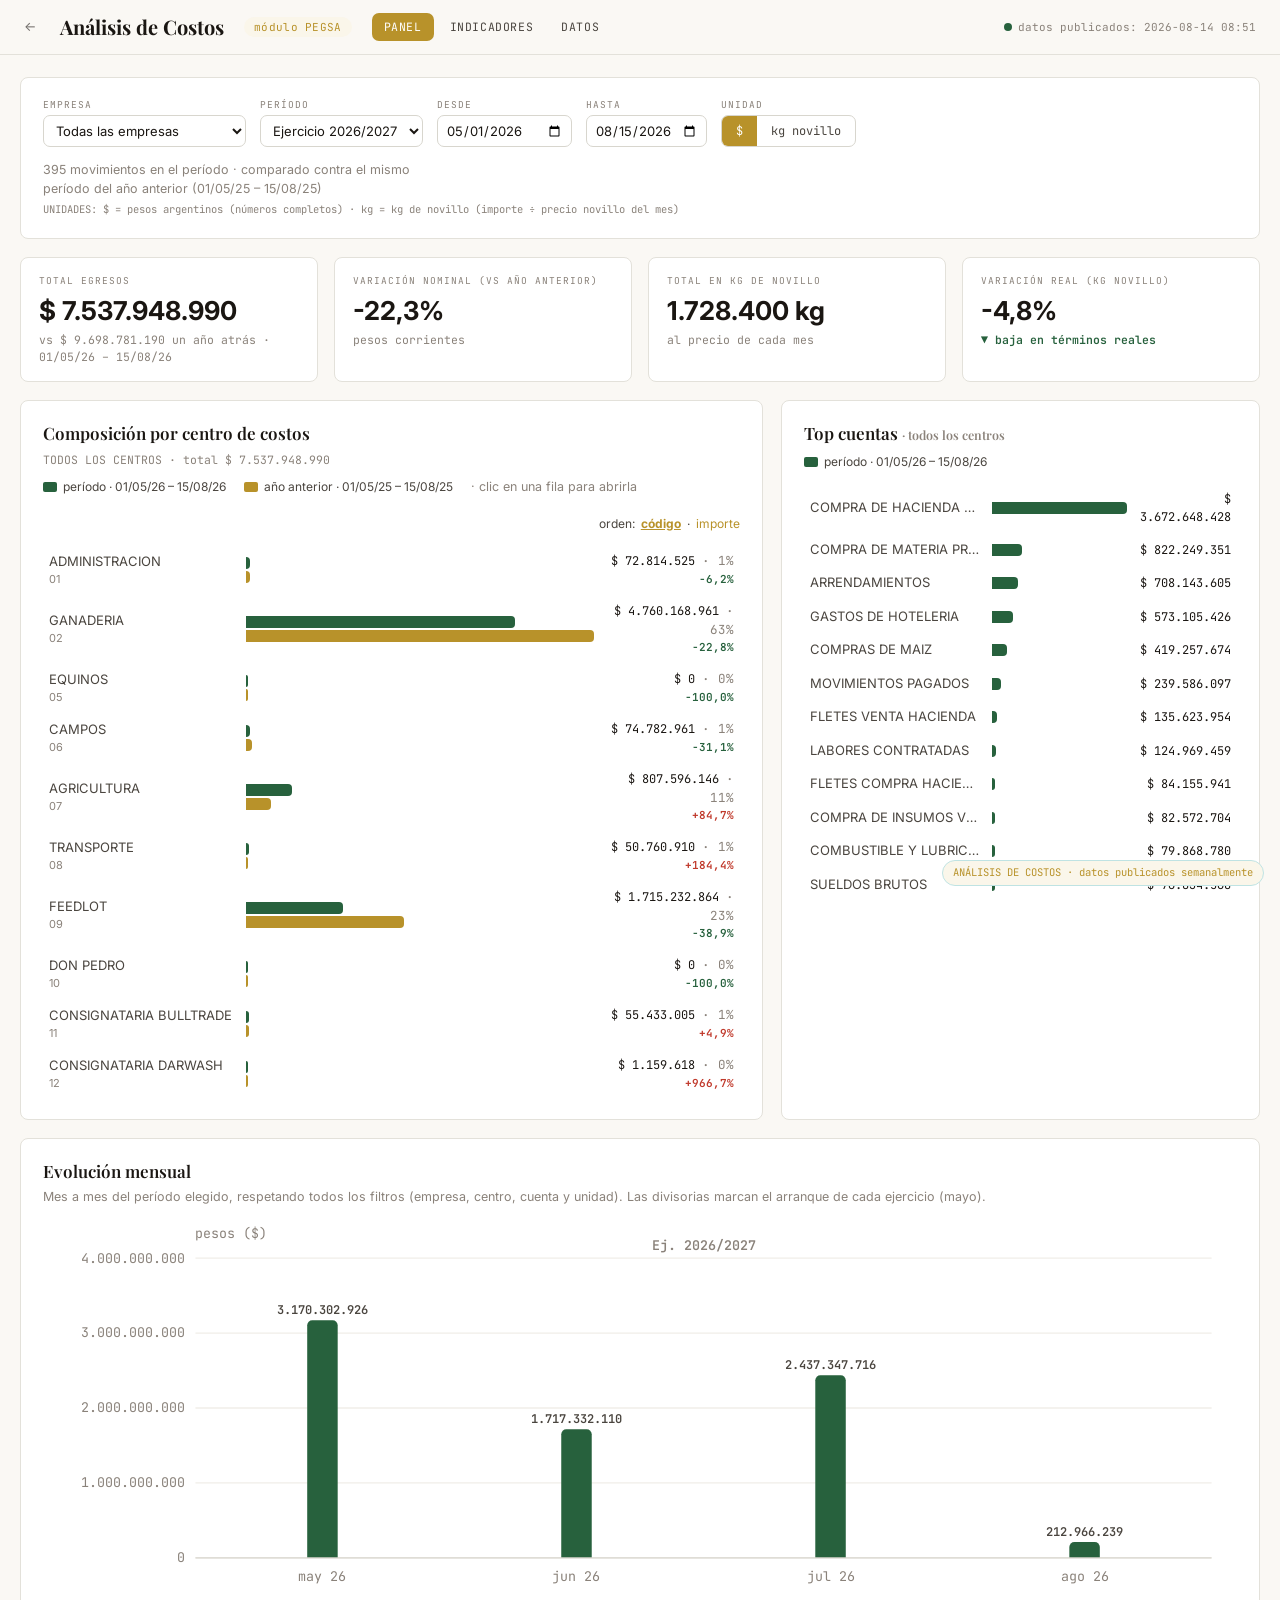
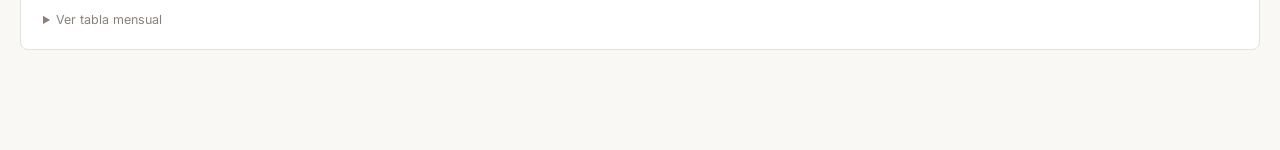
==== analisis_costos.html @ e2ce6126 "Actualizacion automatica Fri 14/08/2026 17:06:09" ====
<!DOCTYPE html>
<html lang="es">
<head>
<meta charset="UTF-8">
<meta name="viewport" content="width=device-width, initial-scale=1.0">
<title>Análisis de Costos · PEGSA</title>
<link rel="preconnect" href="https://fonts.googleapis.com">
<link rel="preconnect" href="https://fonts.gstatic.com" crossorigin>
<!-- v15.61.1: Playfair Display (titulos del portal) en lugar de Lora. Inter y
     JetBrains Mono ya coincidian con el portal y se mantienen. -->
<link href="https://fonts.googleapis.com/css2?family=Playfair+Display:wght@700&family=Inter:wght@400;500;600;700&family=JetBrains+Mono:wght@400;500;600;700&display=swap" rel="stylesheet">
<style>
  /* v15.61.1 · Los tokens pasan a la paleta y las tipografias del portal.
     Se redefinen SOLO las variables: todas las reglas del modulo y los
     graficos ya consumen var(--serie-act)/var(--accent)/etc., asi que el
     restyling entra sin tocar una sola regla estructural ni nada de la
     logica (calculos, contratos de datos, pestañas, fetch, filtros).
     Colores tomados de js/modulo-08-historico.js (la referencia que pidio
     Nicolas: "Valuacion en Novillo"), no inventados:
       #27613d verde · #b8922a dorado · #2d6a8a azul · #c0392b rojo
       #d4a84b dorado claro · #0F1B64 navy PEGSA
     El portal usa Inter para texto y JetBrains Mono para datos — el modulo
     ya los usaba; lo unico que cambia de tipografia es el serif de titulos,
     que pasa de Lora a Playfair Display. */
  :root{
    --bg:#faf8f4; --surface:#FFF; --surface-2:#f7f5f0;
    --border:#e3e1da; --border-2:#d8d6ce;
    --ink:#1a1612; --text-2:#4a453f; --mutedc:#8a827a;
    --accent:#b8922a; --accent-bright:#d4a84b; --accent-soft:#faf6ea;
    --verde:#27613d; --ambar:#b8922a; --ambar-soft:#fdf6e3;
    --rojo:#c0392b; --rojo-soft:#fbebe8;
    --navy:#0F1B64;
    --serie-act:#27613d; --serie-ant:#b8922a;
    --grid:#f0eee8;
    --serif:'Playfair Display',Georgia,serif; --sans:'Inter',system-ui,sans-serif;
    --mono:'JetBrains Mono',ui-monospace,Consolas,monospace;
  }
  *{box-sizing:border-box}
  body{margin:0;background:var(--bg);color:var(--ink);font:400 14px/1.5 var(--sans)}
  header{position:sticky;top:0;z-index:20;background:var(--bg);border-bottom:1px solid var(--border);
    padding:12px 24px;display:flex;align-items:center;gap:20px;flex-wrap:wrap}
  header h1{font-family:var(--serif);font-weight:700;font-size:20px;margin:0}
  .pill{display:inline-block;padding:2px 10px;border-radius:999px;font-family:var(--mono);
    font-size:11px;letter-spacing:.3px;background:var(--accent-soft);color:var(--accent)}
  nav{display:flex;gap:4px;flex-wrap:wrap}
  nav button{all:unset;font-family:var(--mono);font-size:11.5px;letter-spacing:.6px;text-transform:uppercase;
    color:var(--text-2);padding:5px 12px;border-radius:7px;cursor:pointer}
  nav button:hover{color:var(--accent);background:var(--accent-soft)}
  nav button.on{color:#fff;background:var(--accent)}
  .sync{margin-left:auto;font-family:var(--mono);font-size:11px;color:var(--mutedc);display:flex;align-items:center;gap:6px}
  .sync .dot{width:8px;height:8px;border-radius:50%;background:var(--verde);display:inline-block}
  main{max-width:1280px;margin:22px auto;padding:0 20px 60px}
  .card{background:var(--surface);border:1px solid var(--border);border-radius:8px;padding:20px 22px;margin-bottom:18px}
  .card h2{font-family:var(--serif);font-weight:600;font-size:17px;margin:0 0 4px}
  .muted{color:var(--mutedc);font-size:12.5px}
  .lbl{font-family:var(--mono);font-size:9.5px;letter-spacing:1px;text-transform:uppercase;color:var(--mutedc);margin-bottom:3px}
  select,input[type=date]{height:32px;border:1px solid var(--border-2);border-radius:7px;background:var(--surface);
    padding:0 8px;font:400 13px var(--sans);color:var(--ink)}
  select:focus,input[type=date]:focus{outline:2px solid var(--accent-soft);border-color:var(--accent-bright)}
  .filtros{display:flex;gap:14px;align-items:end;flex-wrap:wrap}
  .seg{display:inline-flex;border:1px solid var(--border-2);border-radius:7px;overflow:hidden;height:32px}
  .seg button{all:unset;padding:0 14px;display:inline-flex;align-items:center;font-family:var(--mono);
    font-size:12px;cursor:pointer;color:var(--text-2)}
  .seg button.on{background:var(--accent);color:#fff}
  .kpis{display:grid;grid-template-columns:repeat(auto-fit,minmax(215px,1fr));gap:16px;margin-bottom:18px}
  .kpi{background:var(--surface);border:1px solid var(--border);border-radius:8px;padding:16px 18px}
  .kpi .v{font-size:26px;font-weight:700;margin:2px 0 1px}
  .kpi.oscura{background:#16222B;border-color:#16222B}
  .kpi.oscura .lbl{color:#8FA3B0}
  .kpi.oscura .v{color:#E8B84B}
  .kpi.oscura .d{color:#B7C6CF}
  .kpi .d{font-family:var(--mono);font-size:11.5px}
  .d.up{color:var(--rojo);font-weight:600} .d.down{color:var(--verde);font-weight:600} .d.neutro{color:var(--mutedc)}
  .grid2{display:grid;grid-template-columns:minmax(0,1.55fr) minmax(0,1fr);gap:18px}
  /* v15.61.2: la fila de ratios va en columnas IGUALES — con 1.55fr/1fr el de
     '$ por cabeza' quedaba a ~480px y el grafico se renderizaba ilegible. */
  .grid2.eq{grid-template-columns:minmax(0,1fr) minmax(0,1fr)}
  @media(max-width:960px){.grid2{grid-template-columns:1fr}}
  .fila{display:grid;grid-template-columns:185px 1fr 128px;gap:12px;align-items:center;
    padding:7px 6px;border-radius:7px}
  .fila.click{cursor:pointer}
  .fila:hover{background:var(--surface-2)}
  .fila .nom{font-size:13px;color:var(--text-2);white-space:nowrap;overflow:hidden;text-overflow:ellipsis}
  .fila .nom small{display:block;color:var(--mutedc);font-size:11px}
  .pista{display:flex;flex-direction:column;gap:2px}
  .barra{height:12px;border-radius:0 4px 4px 0;position:relative;min-width:2px;transition:filter .1s}
  .fila:hover .barra{filter:brightness(1.08)}
  .b-act{background:var(--serie-act)} .b-ant{background:var(--serie-ant)}
  .b-neg{background:var(--rojo);opacity:.75}
  .fila .vals{text-align:right;font-family:var(--mono);font-size:12px;font-variant-numeric:tabular-nums}
  .fila .vals .var{font-size:11px;font-weight:600}
  .migas{font-family:var(--mono);font-size:11.5px;margin-bottom:10px;color:var(--mutedc)}
  .migas a{color:var(--accent);cursor:pointer;text-decoration:none}
  .leyenda{display:flex;gap:18px;align-items:center;font-size:12px;color:var(--text-2);margin:6px 0 12px;flex-wrap:wrap}
  .leyenda .k{display:inline-flex;align-items:center;gap:6px}
  .sw{width:14px;height:10px;border-radius:2px;display:inline-block}
  .ln{width:16px;height:2px;border-radius:1px;display:inline-block}
  table{border-collapse:collapse;width:100%;font-size:12.5px}
  th,td{border-bottom:1px solid var(--border);padding:6px 9px;text-align:left}
  th{font-family:var(--mono);font-size:10px;letter-spacing:1px;text-transform:uppercase;color:var(--mutedc);font-weight:600}
  tr:hover td{background:var(--surface-2)}
  td{color:var(--text-2)} .num{text-align:right;font-family:var(--mono);font-variant-numeric:tabular-nums}
  .tag{display:inline-block;padding:1px 7px;border-radius:999px;font-family:var(--mono);font-size:10px}
  .tag.phy{background:var(--accent-soft);color:var(--accent)}
  .tag.ext{background:var(--ambar-soft);color:var(--ambar)}
  .aviso{background:var(--ambar-soft);border:1px solid #e8d9ad;color:#7a5c12;border-radius:8px;
    padding:8px 12px;font-size:12.5px;margin:0 0 14px}
  #tip{position:fixed;z-index:50;pointer-events:none;background:var(--surface);border:1px solid var(--border-2);
    border-radius:8px;padding:9px 12px;box-shadow:0 4px 14px rgba(0,0,0,.09);font-size:12px;display:none;min-width:150px}
  #tip .t{font-family:var(--mono);font-size:10px;letter-spacing:.8px;text-transform:uppercase;color:var(--mutedc);margin-bottom:5px}
  #tip .r{display:flex;align-items:center;gap:7px;margin:2px 0}
  #tip .r b{margin-left:auto;font-family:var(--mono);font-size:12.5px;color:var(--ink)}
  #tip .r span{color:var(--text-2)}
  #carga{position:fixed;inset:0;z-index:100;background:var(--bg);display:flex;flex-direction:column;
    align-items:center;justify-content:center;gap:12px}
  #carga .sp{width:34px;height:34px;border:3px solid var(--border);border-top-color:var(--accent);
    border-radius:50%;animation:g 0.9s linear infinite}
  @keyframes g{to{transform:rotate(360deg)}}
  .nota{position:fixed;bottom:14px;right:16px;z-index:60;background:var(--accent-soft);border:1px solid #bfe3e3;
    color:var(--accent);font-family:var(--mono);font-size:10.5px;padding:4px 10px;border-radius:999px}
  svg text{font-family:var(--mono);font-size:10.5px;fill:var(--mutedc)}
  svg .endlab{font-size:11.5px;font-weight:600;fill:var(--text-2)}
  button.btn{height:32px;border:1px solid var(--accent);border-radius:7px;background:var(--accent);color:#fff;
    padding:0 14px;font-family:var(--mono);font-size:11.5px;cursor:pointer}
  button.btn:hover{background:#086063}
</style>
</head>
<body>

<div id="carga"><div class="sp"></div><div class="muted">Descomprimiendo y leyendo la tabla depurada…</div></div>

<header>
  <!-- v15.61: link de vuelta al portal (la pagina es standalone y si no,
       no habia forma de volver). No toca nada de la logica del modulo. -->
  <a href="index.html" style="color:inherit;text-decoration:none;opacity:.6;font-size:13px;margin-right:4px" title="Volver al portal">&#8592;</a>
  <h1>Análisis de Costos</h1>
  <span class="pill">módulo PEGSA</span>
  <nav>
    <button class="on" data-tab="panel" onclick="tab('panel')">Panel</button>
    <button data-tab="indicadores" onclick="tab('indicadores')">Indicadores</button>
    <button data-tab="datos" onclick="tab('datos')">Datos</button>
  </nav>
  <div class="sync"><span class="dot"></span><span id="sync-txt">analisis-costos@main</span></div>
</header>

<main>
  <div class="card">
    <div class="filtros">
      <div>
        <div class="lbl">Empresa</div>
        <select id="f-emp" onchange="resetNodo();render()"></select>
      </div>
      <div>
        <div class="lbl">Período</div>
        <select id="f-per" onchange="perPreset()"></select>
      </div>
      <div>
        <div class="lbl">Desde</div>
        <input type="date" id="f-desde" onchange="perManual()">
      </div>
      <div>
        <div class="lbl">Hasta</div>
        <input type="date" id="f-hasta" onchange="perManual()">
      </div>
      <div>
        <div class="lbl">Unidad</div>
        <div class="seg">
          <button id="u-peso" class="on" onclick="unidad('$')">$ </button>
          <button id="u-kg" onclick="unidad('kg')">kg novillo</button>
        </div>
      </div>
      <div style="flex:1"></div>
      <div style="align-self:center">
        <div class="muted" style="max-width:390px" id="resumen-filtro"></div>
        <div class="muted" style="font-family:var(--mono);font-size:10.5px;margin-top:3px">
          UNIDADES: $ = pesos argentinos (números completos) · kg = kg de novillo (importe ÷ precio novillo del mes)</div>
      </div>
    </div>
  </div>

  <div id="aviso-kg" class="aviso" style="display:none"></div>

  <section id="tab-panel">
    <div class="kpis">
      <div class="kpi"><div class="lbl" id="k1l">Total egresos</div>
        <div class="v" id="k1">—</div><div class="d neutro" id="k1b"></div></div>
      <div class="kpi"><div class="lbl">Variación nominal (vs año anterior)</div>
        <div class="v" id="k2">—</div><div class="d neutro" id="k2b">pesos corrientes</div></div>
      <div class="kpi"><div class="lbl">Total en kg de novillo</div>
        <div class="v" id="k3">—</div><div class="d neutro">al precio de cada mes</div></div>
      <div class="kpi"><div class="lbl">Variación real (kg novillo)</div>
        <div class="v" id="k4">—</div><div class="d neutro" id="k4b">deflactado por novillo</div></div>
    </div>

    <div class="grid2">
      <div class="card">
        <h2>Composición por centro de costos</h2>
        <div class="migas" id="migas"></div>
        <div class="leyenda">
          <span class="k"><span class="sw" style="background:var(--serie-act)"></span><span id="ley-act"></span></span>
          <span class="k"><span class="sw" style="background:var(--serie-ant)"></span><span id="ley-ant"></span></span>
          <span class="muted">· clic en una fila para abrirla</span>
          <span class="k" style="margin-left:auto">orden:
            <a id="o-cod" style="cursor:pointer;color:var(--accent)" onclick="ORDEN='cod';render()">código</a> ·
            <a id="o-imp" style="cursor:pointer;color:var(--accent)" onclick="ORDEN='imp';render()">importe</a></span>
        </div>
        <div id="barras"></div>
      </div>
      <div class="card">
        <h2>Top cuentas <span class="muted" id="nodo-nom"></span></h2>
        <div class="leyenda"><span class="k"><span class="sw" style="background:var(--serie-act)"></span><span id="ley-act2"></span></span></div>
        <div id="cuentas"></div>
      </div>
    </div>
  <div class="card">
      <h2 id="evo-tit">Evolución mensual</h2>
      <p class="muted" style="margin-top:2px">Mes a mes del período elegido, respetando todos los filtros
        (empresa, centro, cuenta y unidad). Las divisorias marcan el arranque de cada ejercicio (mayo).</p>
      <svg id="chart" viewBox="0 0 940 300" style="width:100%;height:auto;display:block"></svg>
      <details style="margin-top:10px"><summary class="muted" style="cursor:pointer">Ver tabla mensual</summary>
        <table style="max-width:480px;margin-top:8px"><thead><tr><th>Mes</th><th>Ejercicio</th><th class="num" id="th-val"></th></tr></thead>
        <tbody id="tbl-meses"></tbody></table>
      </details>
    </div>
  </section>

  <section id="tab-indicadores" style="display:none">
    <div class="card">
      <h2>Indicadores operativos</h2>
      <p class="muted" style="margin-top:2px">Análisis por año calendario (enero → último mes con datos, hoy
        <b id="ind-mes"></b>): la ventana se extiende sola cuando entra un mes nuevo. Respeta el filtro de
        empresa y la unidad $ / kg novillo; no usa el período del panel. <span id="ind-parcial" class="muted"></span></p>
    </div>

    <div class="kpis">
      <div class="kpi"><div class="lbl" id="im-l">6 grupos · en pesos (nominal)</div>
        <div class="v" id="im-vp">—</div><div class="d neutro" id="im-25"></div></div>
      <div class="kpi"><div class="lbl">En novillo (real)</div>
        <div class="v" id="im-vk">—</div><div class="d neutro" id="im-vk-b"></div></div>
      <div class="kpi oscura"><div class="lbl">Brecha</div>
        <div class="v" id="im-br">—</div><div class="d" id="im-br-b">del crecimiento nominal fue inflación</div></div>
      <div class="kpi"><div class="lbl">Todos los egresos · acumulado real</div>
        <div class="v" id="ia-kpi">—</div><div class="d neutro">ene → hoy vs mismo tramo 2025, en kg</div></div>
    </div>

    <div class="card">
      <h2>Grupos de costos mes a mes · 2025 vs 2026</h2>
      <p class="muted" style="margin-top:2px">Los seis grupos que seguimos todos los meses, en ambas empresas.
        El porcentaje es la variación de enero→hoy contra el mismo tramo de 2025.</p>
      <div class="leyenda"><span class="k"><span class="sw" style="background:var(--serie-act)"></span>2026</span>
        <span class="k"><span class="sw" style="background:var(--serie-ant)"></span>2025</span>
        <span class="k"><span style="width:18px;border-top:2px dashed var(--serie-act);display:inline-block"></span>tendencia 2026 (proyección con la estacionalidad 2025)</span></div>
      <div style="display:grid;grid-template-columns:repeat(auto-fit,minmax(430px,1fr));gap:16px" id="grid-grupos"></div>
    </div>

    <div class="card">
      <h2>Los 6 grupos apilados, mes a mes · 2025 vs 2026</h2>
      <p class="muted" style="margin-top:2px">Cada mes tiene dos barras apiladas: 2025 (tono suave, izquierda) y
        2026 (derecha); los colores muestran cuánto puso cada grupo y la cifra es el total 2026 del mes.
        De <b>sep a dic</b> el 2026 es proyección (tono claro, "est."). Unidad: <b id="acum6-u"></b>, números completos. La tabla de abajo compara contra 2025 con los acumulados.</p>
      <div class="leyenda" id="ley-grupos"></div>
      <svg id="ch-acum6" viewBox="0 0 940 360" style="width:100%;height:auto;display:block"></svg>
      <table style="max-width:860px;margin-top:12px">
        <thead><tr><th>Mes</th><th class="num">Mes 2025 <span id="u-t1"></span></th><th class="num">Mes 2026</th>
          <th class="num">Acum. 2025</th><th class="num">Acum. 2026</th>
          <th class="num">Δ acumulada</th><th class="num">Var. %</th></tr></thead>
        <tbody id="tbl-acum6"></tbody>
      </table>
    </div>

    <div class="grid2 eq">
      <div class="card">
        <h2>$ por kg de alimento</h2>
        <p class="muted" style="margin-top:2px">(0901002 gastos operativos alimentación + 0902001–015 maquinaria
          alimentación) ÷ kg de alimento dado en el mes. Es el grupo d).</p>
        <div class="leyenda"><span class="k"><span class="sw" style="background:var(--serie-act)"></span>2026</span>
          <span class="k"><span class="sw" style="background:var(--serie-ant)"></span>2025</span></div>
        <svg id="ch-alim" viewBox="0 0 620 330" style="width:100%;height:auto;display:block"></svg>
        <p class="muted" id="alim-falta" style="margin-bottom:0"></p>
      </div>
      <div class="card">
        <h2>$ por cabeza (estructura feedlot)</h2>
        <p class="muted" style="margin-top:2px">(0904001 estructura el haras + 0903001–022 maquinarias)
          ÷ cabezas promedio del feedlot en el mes. Es el grupo e).</p>
        <div class="leyenda"><span class="k"><span class="sw" style="background:var(--serie-act)"></span>2026</span>
          <span class="k"><span class="sw" style="background:var(--serie-ant)"></span>2025</span></div>
        <!-- v15.61.3: tarjeta informativa con el promedio de estructura por
             cabeza, mensual y por dia. Es un derivado del mismo ratio del
             grafico: no agrega ninguna fuente de datos nueva. -->
        <div id="cab-prom" class="kpi" style="margin-bottom:12px"></div>
        <svg id="ch-cab" viewBox="0 0 620 330" style="width:100%;height:auto;display:block"></svg>
        <p class="muted" id="cab-falta" style="margin-bottom:0"></p>
      </div>
    </div>

    <div class="card">
      <h2>Variación acumulada del año</h2>
      <p class="muted" style="margin-top:2px">Acumulado enero → cada mes, comparado contra el mismo acumulado
        del año anterior. Muestra cómo viene la variación del año a medida que avanza.</p>
      <div class="leyenda"><span class="k"><span class="ln" style="background:var(--serie-act)"></span>acum. 2026</span>
        <span class="k"><span class="ln" style="background:var(--serie-ant)"></span>acum. 2025</span></div>
      <svg id="ch-acum" viewBox="0 0 940 300" style="width:100%;height:auto;display:block"></svg>
      <details style="margin-top:8px"><summary class="muted" style="cursor:pointer">Ver tabla de variación acumulada</summary>
        <table style="max-width:640px;margin-top:8px"><thead><tr><th>Hasta</th><th class="num">Acum. 2025</th>
          <th class="num">Acum. 2026</th><th class="num">Var. $</th><th class="num">Var. kg</th></tr></thead>
        <tbody id="tbl-acum"></tbody></table>
      </details>
    </div>

    <div class="card">
      <h2>Datos operativos mensuales</h2>
      <p class="muted" style="margin-top:2px">Los denominadores de los ratios. Si el repo publica <b>analisis_costos_operativos.json</b>
        se cargan solos; lo tipeado acá lo pisa mientras la página esté abierta.</p>
      <div style="overflow-x:auto">
      <table style="min-width:560px" id="tbl-op"></table>
      </div>
    </div>
  </section>

  <section id="tab-datos" style="display:none">
    <div class="card">
      <h2>Movimientos depurados <span class="muted" id="datos-n"></span></h2>
      <p class="muted" style="margin-top:2px">Datos agregados por mes, cuenta y centro (los 15 mayores del filtro).
      El detalle movimiento por movimiento vive en el portal de costos de la PC.</p>
      <div style="overflow-x:auto">
      <table style="min-width:980px">
        <thead><tr><th>Mes</th><th>Empresa</th><th>Cuenta</th><th>Centro</th>
          <th class="num">Movs</th><th class="num">$</th><th class="num">kg nov.</th></tr></thead>
        <tbody id="tbl-datos"></tbody>
      </table>
      </div>
      <p style="margin-bottom:0"><button class="btn" onclick="descargar()">⬇ Descargar CSV filtrado</button>
      <span class="muted" id="datos-meta"></span></p>
    </div>
  </section>
</main>

<div id="tip"></div>
<div class="nota">ANÁLISIS DE COSTOS · datos publicados semanalmente</div>

<script>
// ============ datos: JSON agregado publicado junto al portal ============
const RUTA_DATOS='analisis_costos_datos.json';
const RUTA_OPERATIVOS='analisis_costos_operativos.json'; // {"2025-01":{"alim":kg,"cab":n},...}
let META={exportado:''};

// ============ utilidades ============
const $=id=>document.getElementById(id);
const fmt=n=>Math.round(n).toLocaleString('es-AR');
const fmtM=n=>Math.round(n).toLocaleString('es-AR');
const MES_ABR=['ene','feb','mar','abr','may','jun','jul','ago','sep','oct','nov','dic'];
const shiftY=(f,n)=>{const y=+f.slice(0,4)+n, md=f.slice(4);           // f: YYYY-MM-DD
  return (md==='-02-29'?y+'-02-28':y+md);}
const mesLbl=m=>MES_ABR[+m.slice(5,7)-1]+' '+m.slice(2,4);             // m: YYYY-MM
const fmtF=f=>f.slice(8,10)+'/'+f.slice(5,7)+'/'+f.slice(2,4);
function mesesEntre(a,b){ // ['YYYY-MM', ...] de a hasta b inclusive
  const out=[];let y=+a.slice(0,4),m=+a.slice(5,7);
  const ylim=+b.slice(0,4),mlim=+b.slice(5,7);
  while(y<ylim||(y===ylim&&m<=mlim)){out.push(y+'-'+String(m).padStart(2,'0'));
    m++;if(m>12){m=1;y++;}if(out.length>60)break;}
  return out;
}

async function gunzipB64(b64){
  const bytes=Uint8Array.from(atob(b64),c=>c.charCodeAt(0));
  const ds=new DecompressionStream('gzip');
  const txt=await new Response(new Blob([bytes]).stream().pipeThrough(ds)).text();
  return txt.charCodeAt(0)===0xFEFF?txt.slice(1):txt;
}
function parseCSV(txt){
  const rows=[];let f='',row=[],q=false;
  for(let i=0;i<txt.length;i++){
    const c=txt[i];
    if(q){ if(c==='"'){ if(txt[i+1]==='"'){f+='"';i++;} else q=false; } else f+=c; }
    else if(c==='"')q=true;
    else if(c===','){row.push(f);f='';}
    else if(c==='\n'){row.push(f);f='';if(row.length>1||row[0]!=='')rows.push(row);row=[];}
    else if(c!=='\r')f+=c;
  }
  if(f!==''||row.length){row.push(f);rows.push(row);}
  return rows;
}

// ============ carga ============
let DATA=[];   // movimientos de egresos no excluidos
let EJS=[];    // ejercicios presentes, orden asc
let U='$', NODO=null, CUENTA=null, ORDEN='cod';
function resetNodo(){NODO=null;CUENTA=null;}

async function cargar(){
  const ejercicioDe=m=>{const y=+m.slice(0,4),mm=+m.slice(5,7);const a=mm>=5?y:y-1;return a+'/'+(a+1);};
  const rsp=await fetch(RUTA_DATOS);
  if(!rsp.ok){$('carga').innerHTML='<div class="muted">No pude leer '+RUTA_DATOS+' ('+rsp.status+')</div>';return;}
  const J=await rsp.json();
  META={exportado:J.generado||''};
  DATA=J.filas.map(r=>({
    emp:r.e, fecha:r.m+'-15', mes:r.m, ej:ejercicioDe(r.m),
    tc:'', nc:'', cta:r.cta, ctan:r.ctan||r.cta, rubron:'',
    cc:r.cc||'(sin centro)', ccod:r.ccod||'',
    ramal:r.ramal||'(sin ramal)', rcod:r.rcod||'',
    madre:r.madre||'(sin centro)', mcod:r.mcod||'',
    ter:'', det:'', imp:+r.imp||0,
    kg:(r.kg===null||r.kg===undefined)?null:+r.kg,
    org:'physis', ed:false, n:r.n||1
  }));
  try{const ro=await fetch(RUTA_OPERATIVOS);if(ro.ok)DATOS_OP=await ro.json();}catch(e){}
  EJS=[...new Set(DATA.map(d=>d.ej))].sort();
  MINF=DATA.reduce((a,d)=>d.fecha<a?d.fecha:a,'9999');
  MAXF=DATA.reduce((a,d)=>d.fecha>a?d.fecha:a,'0000');
  const EMPRESAS=[...new Set(DATA.map(d=>d.emp))].sort();
  $('f-emp').innerHTML='<option value="*">Todas las empresas</option>'+
    EMPRESAS.map(e=>`<option value="${e}">${e}</option>`).join('');
  PRESETS={};
  [...EJS].reverse().forEach(ej=>{
    const y=+ej.slice(0,4);
    const d=y+'-05-01', h=(y+1)+'-04-30';
    PRESETS['ej'+ej]={n:'Ejercicio '+ej, d:d<MINF?MINF:d, h:h>MAXF?MAXF:h};
  });
  [12,6,3].forEach(n=>{
    const ini=mesesEntre(shiftY(MAXF,-1),MAXF).slice(-n)[0]+'-01';
    PRESETS['u'+n]={n:'Últimos '+n+' meses', d:ini<MINF?MINF:ini, h:MAXF};
  });
  $('f-per').innerHTML=Object.entries(PRESETS)
    .map(([k,p])=>`<option value="${k}">${p.n}</option>`).join('')+
    '<option value="custom">Personalizado…</option>';
  const p0=PRESETS['ej'+EJS[EJS.length-1]];
  $('f-desde').value=p0.d;$('f-hasta').value=p0.h;
  $('f-desde').min=MINF;$('f-hasta').max=MAXF;
  $('sync-txt').textContent='datos publicados: '+META.exportado.replace('T',' ').slice(0,16);
  $('carga').style.display='none';
  render();
}

// ============ estado derivado ============
function filtro(){ // filas del período elegido y del mismo período un año atrás
  const emp=$('f-emp').value;
  let de=$('f-desde').value||MINF, ha=$('f-hasta').value||MAXF;
  if(de>ha)[de,ha]=[ha,de];
  const deA=shiftY(de,-1), haA=shiftY(ha,-1);
  const base=DATA.filter(d=>emp==='*'||d.emp===emp);
  const act=base.filter(d=>d.fecha>=de&&d.fecha<=ha);
  const antPer=base.filter(d=>d.fecha>=deA&&d.fecha<=haA);
  const hayAnt=antPer.length>0;
  return {act,antPer,antTodo:antPer,de,ha,deA,haA,
          ej:fmtF(de)+' – '+fmtF(ha),
          ant:hayAnt?fmtF(deA)+' – '+fmtF(haA):null};
}
const val=d=>U==='$'?d.imp:(d.kg??0);
const suma=a=>a.reduce((s,d)=>s+val(d),0);
const kgFaltan=a=>a.filter(d=>d.kg===null).length;
const unidadTxt=()=>U==='$'?'pesos ($)':'kg de novillo';
const stepNice=r=>{const p=Math.pow(10,Math.floor(Math.log10(Math.max(r,4)/4)));return Math.ceil(r/4/p)*p;};
const plata=n=>'$ '+fmtM(n);              // n en pesos -> "$ 373.000.000"
const enU=n=>U==='$'?plata(n):fmt(n)+' kg'; // n en pesos o kg segun U
const fmtU=n=>U==='$'?'$ '+fmtM(n):fmt(n)+' kg';

function unidad(u){U=u;$('u-peso').classList.toggle('on',u==='$');$('u-kg').classList.toggle('on',u==='kg');render();}
function tab(t){
  ['panel','indicadores','datos'].forEach(x=>{
    $('tab-'+x).style.display=x===t?'':'none';
    document.querySelector('nav button[data-tab='+x+']').classList.toggle('on',x===t);
  });
  if(t==='indicadores')renderInd();
}

// ============ tooltip ============
function tipShow(html,ev){const t=$('tip');t.innerHTML=html;t.style.display='block';tipMove(ev);}
function tipMove(ev){const t=$('tip');const w=t.offsetWidth;
  t.style.left=Math.min(ev.clientX+14,innerWidth-w-10)+'px';t.style.top=(ev.clientY+14)+'px';}
function tipHide(){$('tip').style.display='none';}

// ============ render ============
function render(){
  const F=filtro();
  $('ley-act').textContent='período · '+F.ej;
  $('ley-ant').textContent='año anterior'+(F.ant?' · '+F.ant:'');
  $('ley-act2').textContent='período · '+F.ej;
  $('resumen-filtro').textContent=`${F.act.length.toLocaleString('es-AR')} movimientos en el período`+
    (F.ant?` · comparado contra el mismo período del año anterior (${F.ant})`:' · sin datos del año anterior');
  // aviso kg
  const sk=kgFaltan(F.act)+(F.ant?kgFaltan(F.antPer):0);
  const av=$('aviso-kg');
  if(U==='kg'&&sk>0){av.style.display='';av.textContent=
    `⚠ ${sk.toLocaleString('es-AR')} movimientos sin precio de novillo (meses previos a jul-2025) no entran en la vista en kg.`;}
  else av.style.display='none';

  $('o-cod').style.fontWeight=ORDEN==='cod'?'700':'400';
  $('o-cod').style.textDecoration=ORDEN==='cod'?'underline':'none';
  $('o-imp').style.fontWeight=ORDEN==='imp'?'700':'400';
  $('o-imp').style.textDecoration=ORDEN==='imp'?'underline':'none';
  kpis(F);barras(F);cuentas(F);tablaDatos(F);drawBarras(F);
  if($('tab-indicadores').style.display!=='none')renderInd();
}

function kpis(F){
  let fAct=filtraNodo(F.act), fAnt=filtraNodo(F.antPer);
  if(CUENTA){fAct=fAct.filter(d=>d.ctan===CUENTA);fAnt=fAnt.filter(d=>d.ctan===CUENTA);}
  const tp=fAct.reduce((s,d)=>s+d.imp,0), ta=fAnt.reduce((s,d)=>s+d.imp,0);
  const kp=fAct.reduce((s,d)=>s+(d.kg||0),0), ka=fAnt.reduce((s,d)=>s+(d.kg||0),0);
  $('k1l').textContent='Total egresos'+alcanceTxt();
  $('k1').textContent=U==='$'?plata(tp):fmt(kp)+' kg';
  $('k1b').textContent=(F.ant?`vs ${U==='$'?plata(ta):fmt(ka)+' kg'} un año atrás`:'sin datos del año anterior')+
    ` · ${F.ej}`;
  const vn=ta?(tp/ta-1)*100:null, vr=ka?(kp/ka-1)*100:null;
  $('k2').textContent=vn===null?'—':(vn>=0?'+':'')+vn.toFixed(1).replace('.',',')+'%';
  $('k3').textContent=fmt(kp)+' kg';
  $('k4').textContent=vr===null?'—':(vr>=0?'+':'')+vr.toFixed(1).replace('.',',')+'%';
  const b=$('k4b');
  if(vr===null){b.className='d neutro';b.textContent='sin datos de kg en el período anterior';}
  else{b.className='d '+(vr>0?'up':'down');b.textContent=vr>0?'▲ sube en términos reales':'▼ baja en términos reales';}
}

function nivelNodo(){ // 0=madres, 1=ramales, 2=centros, 3=centro puntual elegido
  if(!NODO) return 0;
  return NODO.c?3:NODO.r?2:1;
}
function filtraNodo(filas){
  let f=filas;
  if(NODO&&NODO.m)f=f.filter(d=>d.madre===NODO.m);
  if(NODO&&NODO.r)f=f.filter(d=>d.ramal===NODO.r);
  if(NODO&&NODO.c)f=f.filter(d=>d.cc===NODO.c);
  return f;
}
function alcanceTxt(){ // describe el filtro activo para las tarjetas y titulos
  const partes=[];
  if(NODO){partes.push(NODO.c||NODO.r||NODO.m);}
  if(CUENTA)partes.push(CUENTA);
  return partes.length?' · '+partes.join(' · '):'';
}
function agruparCod(filas,claveN,claveC){ // Map nombre -> {v, cod}
  const m=new Map();
  for(const d of filas){
    const k=claveN(d);
    const o=m.get(k)||{v:0,cod:claveC(d)};
    o.v+=val(d);m.set(k,o);
  }
  return m;
}
function chipCuenta(){
  return CUENTA?` · cuenta: ${CUENTA} <a onclick="CUENTA=null;render()" title="quitar filtro de cuenta">✕</a>`:'';
}
function barras(F){
  const niv=nivelNodo();
  const porCuenta=Boolean(CUENTA)&&!NODO; // cuenta elegida: todos los centros que la tienen
  let claveN=[d=>d.madre,d=>d.ramal,d=>d.cc,d=>d.cc][niv];
  let claveC=[d=>d.mcod,d=>d.rcod,d=>d.ccod,d=>d.ccod][niv];
  if(porCuenta){claveN=d=>d.cc;claveC=d=>d.ccod;}
  let fAct=filtraNodo(F.act), fAnt=filtraNodo(F.antPer);
  if(CUENTA){fAct=fAct.filter(d=>d.ctan===CUENTA);fAnt=fAnt.filter(d=>d.ctan===CUENTA);}
  const mAct=agruparCod(fAct,claveN,claveC), mAnt=agruparCod(fAnt,claveN,claveC);
  const rows=[...new Set([...mAct.keys(),...mAnt.keys()])]
    .map(k=>({n:k,cod:(mAct.get(k)||mAnt.get(k)).cod,
              act:mAct.get(k)?mAct.get(k).v:0,ant:mAnt.get(k)?mAnt.get(k).v:0}));
  rows.sort(ORDEN==='cod'?(a,b)=>String(a.cod).localeCompare(String(b.cod))
                         :(a,b)=>b.act-a.act);
  const tot=rows.reduce((s,r)=>s+r.act,0);
  const max=Math.max(...rows.map(r=>Math.max(Math.abs(r.act),Math.abs(r.ant))),1);
  let migas='<a onclick="NODO=null;render()">TODOS</a>';
  if(porCuenta)migas='CENTROS QUE TIENEN LA CUENTA';
  else if(!NODO)migas='TODOS LOS CENTROS';
  else if(NODO.c)migas+=` › <a onclick="NODO={m:NODO.m};render()">${NODO.m}</a> › <a onclick="NODO={m:NODO.m,r:NODO.r};render()">${NODO.r}</a> › ${NODO.c}`;
  else if(NODO.r)migas+=` › <a onclick="NODO={m:NODO.m};render()">${NODO.m}</a> › ${NODO.r}`;
  else migas+=` › ${NODO.m}`;
  $('migas').innerHTML=migas+chipCuenta()+` · total ${fmtU(tot)}`;
  const cont=$('barras');cont.innerHTML='';
  const clickeable=porCuenta||niv<3;
  rows.slice(0,16).forEach(r=>{
    const varr=r.ant?(r.act/r.ant-1)*100:null;
    const part=tot?r.act/tot*100:0;
    const div=document.createElement('div');div.className='fila'+(clickeable?' click':'');
    const nom=document.createElement('div');nom.className='nom';
    nom.textContent=r.n;nom.title=r.cod+' · '+r.n;
    const s=document.createElement('small');s.textContent=r.cod;nom.appendChild(s);
    const pista=document.createElement('div');pista.className='pista';
    const b1=document.createElement('div');b1.className='barra '+(r.act<0?'b-neg':'b-act');
    b1.style.width=(Math.abs(r.act)/max*100)+'%';
    const b2=document.createElement('div');b2.className='barra b-ant';b2.style.width=(Math.abs(r.ant)/max*100)+'%';
    pista.append(b1,b2);
    const vals=document.createElement('div');vals.className='vals';
    vals.innerHTML=`<div>${fmtU(r.act)} <span class="muted">· ${part.toFixed(0)}%</span></div>`+
      (varr===null?'':`<div class="var" style="color:${varr>0?'var(--rojo)':'var(--verde)'}">${varr>=0?'+':''}${varr.toFixed(1).replace('.',',')}%</div>`);
    div.append(nom,pista,vals);
    div.addEventListener('pointerenter',e=>{
      const tp=document.createElement('div');
      tp.innerHTML=`<div class="t"></div>
        <div class="r"><span class="sw" style="background:var(--serie-act)"></span><span>período</span><b>${fmtU(r.act)}</b></div>
        <div class="r"><span class="sw" style="background:var(--serie-ant)"></span><span>año anterior</span><b>${fmtU(r.ant)}</b></div>`;
      tp.querySelector('.t').textContent=(CUENTA?CUENTA+' en ':'')+r.n;
      tipShow(tp.innerHTML,e);});
    div.addEventListener('pointermove',tipMove);div.addEventListener('pointerleave',tipHide);
    if(clickeable)div.addEventListener('click',()=>{
      if(porCuenta){
        const d=fAct.find(x=>x.cc===r.n)||F.act.find(x=>x.cc===r.n);
        if(d)NODO={m:d.madre,r:d.ramal,c:d.cc};
      }else if(niv===0){
        NODO={m:r.n};
        // si la madre tiene un solo ramal, saltar directo a sus centros
        const ram=new Set(filtraNodo(F.act).map(d=>d.ramal));
        if(ram.size===1)NODO={m:r.n,r:[...ram][0]};
      }else if(niv===1)NODO={m:NODO.m,r:r.n};
      else NODO={m:NODO.m,r:NODO.r,c:r.n};
      tipHide();render();});
    cont.appendChild(div);
  });
  if(rows.length>16){const p=document.createElement('p');p.className='muted';
    p.textContent=`… y ${rows.length-16} más (bajá el filtro o mirá la tabla de Datos).`;cont.appendChild(p);}
}

function cuentas(F){
  const fAct=filtraNodo(F.act);
  const donde=!NODO?'todos los centros':(NODO.r||NODO.m);
  $('nodo-nom').textContent='· '+donde;
  const m=new Map();
  for(const d of fAct)m.set(d.ctan,(m.get(d.ctan)||0)+val(d));
  const rows=[...m.entries()].map(([n,v])=>({n,v})).sort((a,b)=>b.v-a.v).slice(0,12);
  if(CUENTA&&!rows.some(r=>r.n===CUENTA)&&m.has(CUENTA))
    rows.push({n:CUENTA,v:m.get(CUENTA)});
  const max=Math.max(...rows.map(r=>Math.abs(r.v)),1);
  const cont=$('cuentas');cont.innerHTML='';
  rows.forEach(r=>{
    const sel=r.n===CUENTA;
    const div=document.createElement('div');div.className='fila click';
    div.style.gridTemplateColumns='170px 1fr 92px';
    if(sel)div.style.background='var(--accent-soft)';
    const nom=document.createElement('div');nom.className='nom';
    nom.textContent=(sel?'✓ ':'')+r.n;nom.title=r.n;
    if(sel)nom.style.color='var(--accent)';
    const pista=document.createElement('div');pista.className='pista';
    const b=document.createElement('div');b.className='barra '+(r.v<0?'b-neg':'b-act');
    b.style.width=(Math.abs(r.v)/max*100)+'%';
    pista.appendChild(b);
    const vals=document.createElement('div');vals.className='vals';vals.textContent=fmtU(r.v);
    div.append(nom,pista,vals);
    div.addEventListener('pointerenter',e=>{
      const tp=document.createElement('div');
      tp.innerHTML=`<div class="t"></div><div class="r"><span>período</span><b>${fmtU(r.v)}</b></div>
        <div class="r"><span class="muted" style="font-size:11px">${sel?'clic: quitar filtro':'clic: ver qué centros la componen'}</span></div>`;
      tp.querySelector('.t').textContent=r.n;
      tipShow(tp.innerHTML,e);});
    div.addEventListener('pointermove',tipMove);div.addEventListener('pointerleave',tipHide);
    div.addEventListener('click',()=>{CUENTA=sel?null:r.n;if(!sel)NODO=null;tipHide();render();});
    cont.appendChild(div);
  });
}

function drawBarras(F){
  const meses=mesesEntre(F.de.slice(0,7),F.ha.slice(0,7));
  const M=meses.length;
  let fAct=filtraNodo(F.act);
  if(CUENTA)fAct=fAct.filter(d=>d.ctan===CUENTA);
  const pos={};meses.forEach((m,i)=>pos[m]=i);
  const A=Array(M).fill(0);
  for(const d of fAct){const i=pos[d.mes];if(i!==undefined)A[i]+=val(d);}
  const esc=1;
  const vals=A.map(v=>v/esc);
  const max=Math.max(...vals,1)*1.15, min=Math.min(0,...vals);
  const {L,R,T,B,W,H}={L:120,R:20,T:30,B:34,W:940,H:300};
  const step=stepNice(max-min)||1;
  const y0=min<0?min:0;
  const bandW=(W-L-R)/M;
  const bw=Math.max(4,Math.min(24,bandW-2));
  const x=i=>L+i*bandW+bandW/2;
  const y=v=>T+(H-T-B)*(1-(v-y0)/(step*4));
  let s='';
  for(let g=0;g<=4;g++){const vy=y0+g*step,gy=y(vy);
    s+=`<line x1="${L}" y1="${gy}" x2="${W-R}" y2="${gy}" stroke="var(--grid)" stroke-width="1"/>`;
    s+=`<text x="${L-8}" y="${gy+3.5}" text-anchor="end">${fmt(vy)}</text>`;}
  const salto=Math.ceil(M/16);
  meses.forEach((m,i)=>{if(i%salto===0||M<=16)
    s+=`<text x="${x(i)}" y="${H-B+18}" text-anchor="middle">${mesLbl(m)}</text>`;});
  s+=`<text x="${L}" y="${T-16}" style="fill:var(--mutedc)">${unidadTxt()}</text>`;
  // tramos por ejercicio (arranca en mayo): divisoria + etiqueta
  const ejDe=m=>{const yy=+m.slice(0,4),mm=+m.slice(5,7);const a=mm>=5?yy:yy-1;return a+'/'+(a+1);};
  const tramos=[];let ini=0;
  for(let i=1;i<=M;i++){
    if(i===M||ejDe(meses[i])!==ejDe(meses[ini])){tramos.push([ini,i-1]);ini=i;}
  }
  tramos.forEach(([a2,b2],k)=>{
    if(k>0){const gx=L+a2*bandW;
      s+=`<line x1="${gx}" y1="${T-14}" x2="${gx}" y2="${H-B}" stroke="var(--border-2)" stroke-width="1"/>`;}
    s+=`<text x="${(x(a2)+x(b2))/2}" y="${T-6}" text-anchor="middle" style="font-weight:600">Ej. ${ejDe(meses[a2])}</text>`;
  });
  const yb=y(0);
  A.forEach((v,i)=>{
    const vy=y(v/esc);
    const h=Math.max(Math.abs(yb-vy),1);
    const neg=v<0;
    const r=Math.min(4,h);
    const x0=x(i)-bw/2;
    s+=neg
      ?`<path d="M${x0} ${yb} h${bw} v${h-r} a${r} ${r} 0 0 1 -${r} ${r} h-${(bw-2*r)} a${r} ${r} 0 0 1 -${r} -${r} z" fill="var(--rojo)"/>`
      :`<path d="M${x0} ${yb} v-${h-r} a${r} ${r} 0 0 1 ${r} -${r} h${(bw-2*r)} a${r} ${r} 0 0 1 ${r} ${r} v${h-r} z" fill="var(--serie-act)"/>`;
  });
  if(M<=18)vals.forEach((v,i)=>{
    if(v<=0)return;
    s+=`<text x="${x(i)}" y="${y(v)-5}" text-anchor="middle"
      style="font-size:9.5px;font-weight:600;fill:var(--text-2)">${fmt(v)}</text>`;});
  else{const vmax=Math.max(...vals),imax=vals.indexOf(vmax);
    if(imax>=0&&vmax>0)s+=`<text class="endlab" x="${x(imax)}" y="${y(vmax)-6}" text-anchor="middle">${fmt(vmax)}</text>`;}
  s+=`<line x1="${L}" y1="${yb}" x2="${W-R}" y2="${yb}" stroke="var(--border-2)" stroke-width="1"/>`;
  const svg=$('chart');svg.innerHTML=s;
  $('evo-tit').textContent='Evolución mensual'+alcanceTxt();
  svg.onpointermove=ev=>{
    const rc=svg.getBoundingClientRect();const px=(ev.clientX-rc.left)*(W/rc.width);
    const i=Math.max(0,Math.min(M-1,Math.floor((px-L)/bandW)));
    tipShow(`<div class="t">${mesLbl(meses[i])} · Ej. ${ejDe(meses[i])}</div>
      <div class="r"><span>${unidadTxt()}</span><b>${fmt(vals[i])}</b></div>`,ev);
  };
  svg.onpointerleave=tipHide;
  $('th-val').textContent=unidadTxt();
  $('tbl-meses').innerHTML=meses.map((m,i)=>
    `<tr><td>${mesLbl(m)}</td><td class="muted">${ejDe(m)}</td><td class="num">${U==='$'?'$ '+fmt(vals[i]):fmt(vals[i])+' kg'}</td></tr>`).join('');
}

function tablaDatos(F){
  const rows=[...F.act].sort((a,b)=>Math.abs(b.imp)-Math.abs(a.imp)).slice(0,15);
  $('datos-n').textContent=`· ${F.act.length.toLocaleString('es-AR')} movimientos en ${F.ej}`;
  const tb=$('tbl-datos');tb.innerHTML='';
  rows.forEach(d=>{
    const tr=document.createElement('tr');
    const c=(t,cls)=>{const td=document.createElement('td');if(cls)td.className=cls;td.textContent=t;return td;};
    tr.append(c(mesLbl(d.mes)),c(d.emp),c(d.ctan),c(d.cc),
      c(String(d.n),'num'),c('$ '+fmt(d.imp),'num'),c(d.kg===null?'—':fmt(d.kg)+' kg','num'));
    tb.appendChild(tr);
  });
  $('datos-meta').textContent=` · exportado ${META.exportado.replace('T',' ').slice(0,16)} desde el portal de la PC`;
}

function descargar(){
  const F=filtro();
  const esc=v=>/[",\n]/.test(v)?'"'+v.replace(/"/g,'""')+'"':v;
  const filas=[['mes','ejercicio','empresa','cuenta','cuenta_nombre','centro','ramal','centro_madre','movimientos','importe','kg_novillo']];
  for(const d of F.act)filas.push([d.mes,d.ej,d.emp,d.cta,d.ctan,d.cc,d.ramal,d.madre,d.n,d.imp,d.kg??'']);
  const csv='﻿'+filas.map(r=>r.map(v=>esc(String(v))).join(',')).join('\n');
  const a=document.createElement('a');
  a.href=URL.createObjectURL(new Blob([csv],{type:'text/csv'}));
  a.download=`egresos_${F.de}_a_${F.ha}.csv`;a.click();
}


// ==================== INDICADORES ====================
const ALIM=d=>d.ccod==='0901002'||(d.ccod>='0902001'&&d.ccod<='0902015');
const ESTR=d=>d.ccod==='0904001'||(d.ccod>='0903001'&&d.ccod<='0903022');
const GCOL=['#0A9394','#BE8A14','#7A66B8','#3E8A4E','#4E7DC0','#B25B66'];
const GRUPOS=[
  {k:'a',n:'Administración y consignataria',p:d=>d.ccod==='0101001'||d.ccod==='1101001'},
  {k:'b',n:'Financiero',p:d=>d.ccod==='0102001'||d.ccod==='1101002'},
  {k:'c',n:'Impuestos',p:d=>d.ccod==='0103001'||d.ccod==='1101003'},
  {k:'d',n:'Alimentación',p:ALIM},
  {k:'e',n:'Estructura feedlot',p:ESTR},
  {k:'f',n:'Sanidad',p:d=>d.ccod==='0905001'},
];
const MAQ=d=>GRUPOS.some(g=>g.p(d)); // total de los 6 grupos seguidos
let DATOS_OP={}; // 'YYYY-MM' -> {alim:kg de alimento, cab:cabezas}

function baseInd(){const emp=$('f-emp').value;
  return DATA.filter(d=>emp==='*'||d.emp===emp);}
function sumaMes(filas,pred,anio,mes,enKg){ // mes 1..12
  const clave=anio+'-'+String(mes).padStart(2,'0');
  let s=0;for(const d of filas)if(pred(d)&&d.mes===clave)s+=enKg?(d.kg||0):d.imp;
  return s;}
function mesTope(){return +MAXF.slice(5,7);}
const MESN=['ene','feb','mar','abr','may','jun','jul','ago','sep','oct','nov','dic'];
const pct=(a,b)=>b?((a/b-1)*100):null;
const fpct=v=>v===null?'—':(v>=0?'+':'')+v.toFixed(1).replace('.',',')+'%';

function chartApilado(svgId,d25,d26,unidad,esKg){
  // d25/d26: [12] -> {vals:[6], est?:bool}. 2025 suave a la izquierda, 2026 a la derecha.
  const svg=$(svgId);if(!svg)return;
  const H=+svg.viewBox.baseVal.height,W=+svg.viewBox.baseVal.width;
  const totA=d25.map(d=>d.vals.reduce((a,b)=>a+Math.max(b,0),0));
  const totB=d26.map(d=>d.vals.reduce((a,b)=>a+Math.max(b,0),0));
  const max=Math.max(...totA,...totB,1)*1.18;
  const step=stepNice(max)||1;
  // v15.61.3: margen izquierdo segun el ancho real de la etiqueta del eje.
  const {L,R,T,B}={L:Math.max(120,Math.ceil(fmt(step*4).length*6.3+16)),R:16,T:30,B:30};
  // v15.61.3: mas aire ENTRE pares que DENTRO del par (barras un poco mas
  // finas): antes el par ocupaba casi toda la banda y los meses se pegaban.
  const band=(W-L-R)/12, bw=Math.max(8,Math.min(22,(band-20)/2));
  const x=i=>L+i*band+band/2, y=v=>T+(H-T-B)*(1-v/(step*4));
  let s='';
  for(let g=0;g<=4;g++){const gy=y(g*step);
    s+=`<line x1="${L}" y1="${gy}" x2="${W-R}" y2="${gy}" stroke="var(--grid)" stroke-width="1"/>`;
    s+=`<text x="${L-8}" y="${gy+3.5}" text-anchor="end">${fmt(g*step)}</text>`;}
  MESN.forEach((m,i)=>s+=`<text x="${x(i)}" y="${H-B+18}" text-anchor="middle">${m}</text>`);
  s+=`<text x="${L}" y="${T-16}" style="fill:var(--mutedc)">${unidad}</text>`;
  const pila=(d,i,x0,op)=>{
    let acumY=y(0),out='';
    d.vals.forEach((v,gi)=>{
      if(v<=0)return;
      const h=y(0)-y(v);acumY-=h;
      out+=`<rect x="${x0}" y="${acumY}" width="${bw}" height="${Math.max(h-2,1)}" fill="${GCOL[gi]}" opacity="${op}"/>`;
    });
    return [out,acumY];
  };
  d25.forEach((d,i)=>{const [o]=pila(d,i,x(i)-bw-2,0.45);s+=o;});  // v15.61.3: 2025 tenue, mismos colores
  d26.forEach((d,i)=>{
    const [o,topY]=pila(d,i,x(i)+2,d.est?0.45:1);s+=o;
    if(totB[i]>0){
      const etiq=esKg?fmt(totB[i])+' kg':'$ '+fmt(totB[i]);
      s+=`<text x="${x(i)+2+bw/2}" y="${topY-5}" text-anchor="middle"
        style="font-size:10px;font-weight:600;fill:${d.est?'var(--mutedc)':'var(--text-2)'}${d.est?';font-style:italic':''}">${etiq}${d.est?' est.':''}</text>`;
    }
  });
  s+=`<line x1="${L}" y1="${y(0)}" x2="${W-R}" y2="${y(0)}" stroke="var(--border-2)" stroke-width="1"/>`;
  svg.innerHTML=s;
  const fU=v=>v<=0?'—':(esKg?fmt(v)+' kg':'$ '+fmt(v));
  svg.onpointermove=ev=>{
    const rc=svg.getBoundingClientRect();const px=(ev.clientX-rc.left)*(W/rc.width);
    const i=Math.max(0,Math.min(11,Math.floor((px-L)/band)));
    const filasT=GRUPOS.map((g,gi)=>`<div class="r"><span class="sw" style="background:${GCOL[gi]}"></span>
      <span>${g.k}) ${g.n}</span><b>${fU(d25[i].vals[gi])} → ${fU(d26[i].vals[gi])}</b></div>`).join('');
    tipShow(`<div class="t">${MESN[i]} · 2025 → 2026${d26[i].est?' (proyectado)':''}</div>${filasT}
      <div class="r" style="border-top:1px solid var(--border);padding-top:3px;margin-top:3px">
        <span><b>Total</b></span><b>${fU(totA[i])} → ${fU(totB[i])}</b></div>`,ev);
  };
  svg.onpointerleave=tipHide;
}

function chartGrupo(svgId,s25,s26,proj,tope,unidad){
  const svg=$(svgId);if(!svg)return;
  const H=+svg.viewBox.baseVal.height,W=+svg.viewBox.baseVal.width;
  const {L,R,T,B}={L:88,R:10,T:24,B:26};
  const todos=[...s25,...s26,...proj].filter(v=>v!==null&&isFinite(v));
  const max=Math.max(...todos,1)*1.15;
  const step=stepNice(max)||1;
  const band=(W-L-R)/12, bw=Math.max(3,Math.min(11,(band-5)/2));
  const x=i=>L+i*band+band/2, y=v=>T+(H-T-B)*(1-v/(step*4));
  let s='';
  for(let g=0;g<=4;g++){const gy=y(g*step);
    s+=`<line x1="${L}" y1="${gy}" x2="${W-R}" y2="${gy}" stroke="var(--grid)" stroke-width="1"/>`;
    s+=`<text x="${L-7}" y="${gy+3.5}" text-anchor="end" style="font-size:9.5px">${fmt(g*step)}</text>`;}
  MESN.forEach((m,i)=>s+=`<text x="${x(i)}" y="${H-B+16}" text-anchor="middle" style="font-size:9.5px">${m.slice(0,1)}</text>`);
  s+=`<text x="${L}" y="${T-8}" style="font-size:9px;fill:var(--mutedc)">${unidad}</text>`;
  const barra=(v,i,off,color)=>{
    if(v===null||!isFinite(v))return'';
    const vy=y(Math.max(v,0)),yb=y(0),h=Math.max(yb-vy,1),r=Math.min(3,h);
    const x0=x(i)+off;
    return `<path d="M${x0} ${yb} v-${h-r} a${r} ${r} 0 0 1 ${r} -${r} h${bw-2*r} a${r} ${r} 0 0 1 ${r} ${r} v${h-r} z" fill="${color}"/>`;};
  s25.forEach((v,i)=>s+=barra(v,i,-bw-1,'var(--serie-ant)'));
  s26.forEach((v,i)=>s+=barra(v,i,1,'var(--serie-act)'));
  // tendencia 2026: desde el ultimo real hasta diciembre, punteada
  const pts=[];
  if(tope>=1&&s26[tope-1]!==null)pts.push([tope-1,s26[tope-1]]);
  proj.forEach((v,i)=>{if(v!==null)pts.push([i,v]);});
  if(pts.length>1){
    s+=`<path d="${pts.map(([i,v],k)=>(k?'L':'M')+(x(i)+1+bw/2)+' '+y(v)).join(' ')}"
      fill="none" stroke="var(--serie-act)" stroke-width="2" stroke-dasharray="4 3" stroke-linecap="round"/>`;
    pts.slice(1).forEach(([i,v])=>s+=`<circle cx="${x(i)+1+bw/2}" cy="${y(v)}" r="2.6" fill="var(--surface)" stroke="var(--serie-act)" stroke-width="1.6"/>`);
  }
  svg.innerHTML=s;
  svg.onpointermove=ev=>{
    const rc=svg.getBoundingClientRect();const px=(ev.clientX-rc.left)*(W/rc.width);
    const i=Math.max(0,Math.min(11,Math.floor((px-L)/band)));
    const es=proj[i]!==null&&s26[i]===null;
    const v26=es?proj[i]:s26[i];
    const f=v=>v===null||!isFinite(v)?'—':fmt(v);
    tipShow(`<div class="t">${MESN[i]} · ${unidad}</div>
      <div class="r"><span class="sw" style="background:var(--serie-act)"></span><span>${es?'2026 proyectado':'2026'}</span><b>${f(v26)}</b></div>
      <div class="r"><span class="sw" style="background:var(--serie-ant)"></span><span>2025</span><b>${f(s25[i])}</b></div>
      <div class="r"><span>variación${es?' est.':''}</span><b>${fpct(pct(v26,s25[i]))}</b></div>`,ev);
  };
  svg.onpointerleave=tipHide;
}

function barras2(svgId,labels,s26,s25,unidad,dec,etiq,nd){
  const svg=$(svgId);if(!svg)return;
  const H=+svg.viewBox.baseVal.height,W=+svg.viewBox.baseVal.width;
  const vals=[...s26,...s25].filter(v=>v!==null&&isFinite(v));
  const max=Math.max(...vals,1)*1.15;
  const step=stepNice(max)||1;
  // v15.61.3: margen izquierdo segun el ancho real de la etiqueta del eje
  // (mismo criterio que lineas2 en v15.61.2), no fijo.
  const _ejeTxt=dec?(step*4).toLocaleString('es-AR'):fmt(step*4);
  const {L,R,T,B}=W>600?{L:Math.max(56,Math.ceil(_ejeTxt.length*6.3+16)),R:16,T:14,B:30}
                       :{L:82,R:8,T:10,B:26};
  const M=labels.length,bandW=(W-L-R)/M;
  const bw=Math.max(3,Math.min(14,(bandW-6)/2));
  const y=v=>T+(H-T-B)*(1-v/(step*4));
  let s='';
  for(let g=0;g<=4;g++){const gy=y(g*step);
    s+=`<line x1="${L}" y1="${gy}" x2="${W-R}" y2="${gy}" stroke="var(--grid)" stroke-width="1"/>`;
    s+=`<text x="${L-8}" y="${gy+3.5}" text-anchor="end">${dec?(g*step).toLocaleString('es-AR'):fmt(g*step)}</text>`;}
  s+=`<text x="${L}" y="${T-2}" style="font-size:${W>600?10.5:9}px;fill:var(--mutedc)">${unidad}</text>`;
  labels.forEach((m,i)=>s+=`<text x="${L+i*bandW+bandW/2}" y="${H-B+18}" text-anchor="middle">${m}</text>`);
  const barra=(v,i,off,color)=>{
    if(v===null||!isFinite(v))return'';
    const vy=y(Math.max(v,0)),yb=y(0),h=Math.max(yb-vy,1),r=Math.min(4,h);
    const x0=L+i*bandW+bandW/2+off;
    return `<path d="M${x0} ${yb} v-${h-r} a${r} ${r} 0 0 1 ${r} -${r} h${bw-2*r} a${r} ${r} 0 0 1 ${r} ${r} v${h-r} z" fill="${color}"/>`;};
  s25.forEach((v,i)=>s+=barra(v,i,-bw-1,'var(--serie-ant)'));
  s26.forEach((v,i)=>s+=barra(v,i,1,'var(--serie-act)'));
  if(etiq){const fs=W>600?10.5:9;   // v15.61.2: legible sin zoom
    // v15.61.3: nd decimales (1 para $/kg alimento, 0 para $/cabeza). Se
    // etiqueta el año ACTIVO (2026); las de 2025 quedan en el tooltip — con 12
    // meses en 620px de ancho no entran las dos sin pisarse.
    s26.forEach((v,i)=>{
      if(v===null||!isFinite(v))return;
      const tx=dec?v.toLocaleString('es-AR',{minimumFractionDigits:nd||0,maximumFractionDigits:nd||0}):fmt(v);
      s+=`<text x="${L+i*bandW+bandW/2}" y="${y(Math.max(v,0))-4}" text-anchor="middle"
        style="font-size:${fs}px;font-weight:600;fill:var(--text-2)">${tx}</text>`;});}
  s+=`<line x1="${L}" y1="${y(0)}" x2="${W-R}" y2="${y(0)}" stroke="var(--border-2)" stroke-width="1"/>`;
  svg.innerHTML=s;
  svg.onpointermove=ev=>{
    const rc=svg.getBoundingClientRect();const px=(ev.clientX-rc.left)*(W/rc.width);
    const i=Math.max(0,Math.min(M-1,Math.floor((px-L)/bandW)));
    const f=v=>v===null||!isFinite(v)?'—':(dec?v.toLocaleString('es-AR',{maximumFractionDigits:1}):fmt(v));
    tipShow(`<div class="t">${labels[i]} · ${unidad}</div>
      <div class="r"><span class="sw" style="background:var(--serie-act)"></span><span>2026</span><b>${f(s26[i])}</b></div>
      <div class="r"><span class="sw" style="background:var(--serie-ant)"></span><span>2025</span><b>${f(s25[i])}</b></div>
      <div class="r"><span>variación</span><b>${fpct(pct(s26[i],s25[i]))}</b></div>`,ev);
  };
  svg.onpointerleave=tipHide;
}

function lineas2(svgId,labels,s26,s25,unidad,proj){
  const svg=$(svgId);if(!svg)return;
  // v15.61.2: L y R se calculan del ancho REAL del texto mas largo en vez de
  // ser fijos. Con numeros enteros es-AR de miles de millones ("1.234.567.890")
  // el eje se comia los primeros digitos ("000.000.000") y las etiquetas de
  // punta se cortaban contra el borde derecho. ~6.3px por caracter a 10.5px de
  // JetBrains Mono, +8 de aire.
  const H=+svg.viewBox.baseVal.height,W=940;
  const _todos=[...s26,...s25,...(proj||[])].filter(v=>v!==null&&isFinite(v));
  const _maxAbs=Math.max(...(_todos.length?_todos.map(Math.abs):[0]),1);
  const _stepPrev=stepNice(_maxAbs*1.12)||1;
  const _anchoEje=fmt(_stepPrev*4).length*6.3+14;
  const _anchoPunta=(fmt(_maxAbs).length+5)*6.3+14;   // +5 por " est."
  const {L,R,T,B}={L:Math.max(76,Math.ceil(_anchoEje)),R:Math.max(70,Math.ceil(_anchoPunta)),T:24,B:30};
  const vals=[...s26,...s25,...(proj||[])].filter(v=>v!==null);
  const max=Math.max(...vals,1)*1.12;
  const step=stepNice(max)||1;
  const M=labels.length;
  const x=i=>L+i*(W-L-R)/Math.max(M-1,1), y=v=>T+(H-T-B)*(1-v/(step*4));
  let s='';
  for(let g=0;g<=4;g++){const gy=y(g*step);
    s+=`<line x1="${L}" y1="${gy}" x2="${W-R}" y2="${gy}" stroke="var(--grid)" stroke-width="1"/>`;
    s+=`<text x="${L-8}" y="${gy+3.5}" text-anchor="end">${fmt(g*step)}</text>`;}
  labels.forEach((m,i)=>s+=`<text x="${x(i)}" y="${H-B+18}" text-anchor="middle">${m}</text>`);
  s+=`<text x="${L}" y="${T-9}" style="fill:var(--mutedc)">${unidad}</text>`;
  const path=d=>{let p='',pen=false;
    d.forEach((v,i)=>{if(v===null){pen=false;return;}p+=(pen?'L':'M')+x(i)+' '+y(v);pen=true;});return p;};
  s+=`<path d="${path(s25)}" fill="none" stroke="var(--serie-ant)" stroke-width="2" stroke-linejoin="round" stroke-linecap="round"/>`;
  s+=`<path d="${path(s26)}" fill="none" stroke="var(--serie-act)" stroke-width="2" stroke-linejoin="round" stroke-linecap="round"/>`;
  if(proj){
    let lastR=-1;s26.forEach((v,i)=>{if(v!==null)lastR=i;});
    const pts=[];if(lastR>=0)pts.push([lastR,s26[lastR]]);
    proj.forEach((v,i)=>{if(v!==null)pts.push([i,v]);});
    if(pts.length>1){
      s+=`<path d="${pts.map(([i,v],k)=>(k?'L':'M')+x(i)+' '+y(v)).join(' ')}"
        fill="none" stroke="var(--serie-act)" stroke-width="2" stroke-dasharray="5 4" stroke-linecap="round"/>`;
      const [li,lv]=pts[pts.length-1];
      s+=`<circle cx="${x(li)}" cy="${y(lv)}" r="4" fill="var(--surface)" stroke="var(--serie-act)" stroke-width="2"/>`;
      s+=`<text class="endlab" x="${x(li)+9}" y="${y(lv)+4}" style="fill:var(--mutedc)">${fmt(lv)} est.</text>`;
    }
  }
  [[s25,'var(--serie-ant)'],[s26,'var(--serie-act)']].forEach(([d,c])=>{
    let last=-1;d.forEach((v,i)=>{if(v!==null)last=i;});
    if(last>=0){s+=`<circle cx="${x(last)}" cy="${y(d[last])}" r="4.5" fill="${c}" stroke="var(--surface)" stroke-width="2"/>`;
      s+=`<text class="endlab" x="${x(last)+9}" y="${y(last>=0?d[last]:0)+4}">${fmt(d[last])}</text>`;}});
  svg.innerHTML=s;
  svg.onpointermove=ev=>{
    const rc=svg.getBoundingClientRect();const px=(ev.clientX-rc.left)*(W/rc.width);
    const i=Math.max(0,Math.min(M-1,Math.round((px-L)/((W-L-R)/Math.max(M-1,1)))));
    const f=v=>v===null?'—':fmt(v);
    tipShow(`<div class="t">hasta ${labels[i]} · ${unidad}</div>
      <div class="r"><span class="ln" style="background:var(--serie-act);width:12px;height:2px"></span><span>2026</span><b>${f(s26[i])}</b></div>
      <div class="r"><span class="ln" style="background:var(--serie-ant);width:12px;height:2px"></span><span>2025</span><b>${f(s25[i])}</b></div>
      <div class="r"><span>variación</span><b>${fpct(pct(s26[i],s25[i]))}</b></div>`,ev);
  };
  svg.onpointerleave=tipHide;
}

function tablaOp(){
  const tope=mesTope();
  let h='<tr><th>Mes</th><th class="num">kg alimento 2025</th><th class="num">kg alimento 2026</th><th class="num">cabezas 2025</th><th class="num">cabezas 2026</th></tr>';
  for(let m=1;m<=12;m++){
    h+='<tr><td>'+MESN[m-1]+'</td>';
    for(const [anio,campo] of [[2025,'alim'],[2026,'alim'],[2025,'cab'],[2026,'cab']]){
      const k=anio+'-'+String(m).padStart(2,'0');
      const activo=anio===2025||m<=tope;
      const v=(DATOS_OP[k]||{})[campo];
      h+='<td class="num">'+(activo
        ?`<input type="number" min="0" style="width:110px;height:26px;border:1px solid var(--border-2);border-radius:6px;text-align:right;font-family:var(--mono);font-size:12px" data-k="${k}" data-c="${campo}" value="${v??''}" oninput="opInput(this)">`
        :'<span class="muted">—</span>')+'</td>';
    }
    h+='</tr>';
  }
  $('tbl-op').innerHTML=h;
}
function opInput(el){
  const k=el.dataset.k;
  DATOS_OP[k]=DATOS_OP[k]||{};
  DATOS_OP[k][el.dataset.c]=el.value===''?null:+el.value;
  renderInd(true); // sin redibujar la tabla para no perder el foco
}

function renderInd(sinTabla){
  const filas=baseInd(),tope=mesTope();
  $('ind-mes').textContent=MESN[tope-1];
  $('ind-parcial').textContent=`(${MESN[tope-1]} 2026 parcial: datos hasta el ${fmtF(MAXF)}).`;
  const meses=[...Array(tope).keys()].map(i=>i+1);
  const lbl=meses.map(m=>MESN[m-1]);
  // v15.61.3: eje ene->dic para ratios y acumulado. 2025 se dibuja el año
  // completo; 2026 hasta el ultimo mes con datos (el resto va null y cada
  // grafico corta el trazo/omite la barra solo).
  const M12a=[...Array(12).keys()].map(i=>i+1);
  const lbl12=M12a.map(m=>MESN[m-1]);
  const enKg=U==='kg';
  // --- maquinaria ---
  const t26p=meses.reduce((s,m)=>s+sumaMes(filas,MAQ,2026,m,false),0);
  const t25p=meses.reduce((s,m)=>s+sumaMes(filas,MAQ,2025,m,false),0);
  // en kg solo se comparan los meses con precio de novillo en AMBOS años
  const mesesKg=meses.filter(m=>sumaMes(filas,()=>true,2025,m,true)>0&&sumaMes(filas,()=>true,2026,m,true)>0);
  const t26k=mesesKg.reduce((s,m)=>s+sumaMes(filas,MAQ,2026,m,true),0);
  const t25k=mesesKg.reduce((s,m)=>s+sumaMes(filas,MAQ,2025,m,true),0);
  $('im-l').textContent=`6 grupos · en pesos (nominal) · ene–${MESN[tope-1]}`;
  const vn6=pct(t26p,t25p), vr6=pct(t26k,t25k);
  $('im-vp').textContent=fpct(vn6);
  $('im-25').textContent=`de ${plata(t25p)} (2025) a ${plata(t26p)} (2026) · Δ ${plata(t26p-t25p)}`;
  $('im-vk').textContent=fpct(vr6);
  $('im-vk-b').textContent=t25k
    ?`${fmt(t25k)} kg → ${fmt(t26k)} kg · meses comparables ${MESN[mesesKg[0]-1]}–${MESN[mesesKg[mesesKg.length-1]-1]}`
    :'sin meses comparables en kg (índice novillo desde jul-25)';
  const brecha=(vn6!==null&&vr6!==null)?vn6-vr6:null;
  $('im-br').textContent=brecha===null?'—':fpct(brecha).replace('%',' pp');
  $('im-br-b').textContent=brecha===null?'se calcula con meses comparables en kg'
    :'del crecimiento nominal fue inflación (nominal − real)';
  // grilla de 6 grupos (se crea una sola vez, despues solo se redibuja)
  const grid=$('grid-grupos');
  if(!grid.dataset.armada){
    grid.innerHTML=GRUPOS.map((g,i)=>`<div>
      <div style="display:flex;align-items:baseline;gap:8px;margin-bottom:0">
        <span style="font-family:var(--mono);font-size:10px;color:var(--mutedc)">${g.k})</span>
        <b style="font-size:13px">${g.n}</b>
        <span class="d" id="gv-${i}" style="margin-left:auto"></span></div>
      <div class="muted" id="gm-${i}" style="font-family:var(--mono);font-size:11px;margin-bottom:2px"></div>
      <svg id="ch-g${i}" viewBox="0 0 460 185" style="width:100%;height:auto;display:block"></svg>
    </div>`).join('');
    grid.dataset.armada='1';
  }
  const M12=[...Array(12).keys()].map(i=>i+1);
  GRUPOS.forEach((g,i)=>{
    const s25=M12.map(m=>sumaMes(filas,g.p,2025,m,enKg));
    const s26=M12.map(m=>m<=tope?sumaMes(filas,g.p,2026,m,enKg):null);
    const y26=s26.slice(0,tope).reduce((a,b)=>a+(b||0),0);
    const y25=s25.slice(0,tope).reduce((a,b)=>a+b,0);
    const v=pct(y26,y25);
    // proyeccion: la estacionalidad de 2025 escalada al nivel actual de 2026
    const razon=y25?y26/y25:null;
    const proj=M12.map(m=>(razon!==null&&m>tope)?s25[m-1]*razon:null);
    const cierre=razon!==null?y26+proj.reduce((a,b)=>a+(b||0),0):null;
    const total25=s25.reduce((a,b)=>a+b,0);
    const el=$('gv-'+i);
    el.textContent=fpct(v);
    el.className='d '+(v===null?'neutro':v>0?'up':'down');
    const u=enKg?' kg':'';const p=enKg?'':'$ ';
    $('gm-'+i).textContent=`ene–${MESN[tope-1]}: ${p}${fmt(y26)}${u} vs ${p}${fmt(y25)}${u} (2025)`+
      (cierre!==null?` · cierre 2026 est.: ${p}${fmt(cierre)}${u} vs ${p}${fmt(total25)}${u} todo 2025`:'');
    chartGrupo('ch-g'+i,s25,s26,proj,tope,unidadTxt());
  });
  // --- acumulado de los 6 grupos juntos: 2025 completo + 2026 con proyeccion ---
  const M12b=[...Array(12).keys()].map(i=>i+1);
  const g25m=M12b.map(m=>sumaMes(filas,MAQ,2025,m,enKg));
  const g26m=M12b.map(m=>m<=tope?sumaMes(filas,MAQ,2026,m,enKg):null);
  const y26g=g26m.slice(0,tope).reduce((a,b)=>a+(b||0),0);
  const y25g=g25m.slice(0,tope).reduce((a,b)=>a+b,0);
  const razong=y25g?y26g/y25g:null;
  let c26=0,c25=0;const ac26=[],ac25=[],acp=[];
  M12b.forEach((m,i)=>{
    c25+=g25m[i];ac25.push(c25);
    if(m<=tope){c26+=g26m[i];ac26.push(c26);acp.push(null);}
    else{ac26.push(null);
      c26+=(razong!==null?g25m[i]*razong:0);
      acp.push(razong!==null?c26:null);}
  });
  // apilado mensual 2026: composicion por grupo, sep-dic proyectado
  const APIL=M12b.map(m=>{
    const est=m>tope;
    const vals=GRUPOS.map(g=>{
      if(!est)return sumaMes(filas,g.p,2026,m,enKg);
      const gy26=[...Array(tope).keys()].reduce((s2,k)=>s2+sumaMes(filas,g.p,2026,k+1,enKg),0);
      const gy25=[...Array(tope).keys()].reduce((s2,k)=>s2+sumaMes(filas,g.p,2025,k+1,enKg),0);
      const r2=gy25?gy26/gy25:null;
      return r2===null?0:(sumaMes(filas,g.p,2025,m,enKg))*r2;
    });
    return {vals,est};
  });
  if(!$('ley-grupos').dataset.ok){
    $('ley-grupos').innerHTML=GRUPOS.map((g,i)=>
      `<span class="k"><span class="sw" style="background:${GCOL[i]}"></span>${g.k}) ${g.n}</span>`).join('')+
      '<span class="muted">· <b>2026 sólido</b> · 2025 tenue (mismos colores) · sep–dic 2026 = proyección (itálica)</span>';
    $('ley-grupos').dataset.ok='1';
  }
  const APIL25=M12b.map(m=>({vals:GRUPOS.map(g=>sumaMes(filas,g.p,2025,m,enKg))}));
  chartApilado('ch-acum6',APIL25,APIL,unidadTxt(),enKg);
  $('tbl-acum6').innerHTML=M12b.map((m,i)=>{
    const es=m>tope;
    const v26m=es?(razong!==null?g25m[i]*razong:null):g26m[i];
    const a26=es?acp[i]:ac26[i];
    const dif=a26!==null?a26-ac25[i]:null;
    const st=es?'color:var(--mutedc);font-style:italic':'';
    const cU=v=>v===null?'—':(enKg?fmt(v)+' kg':'$ '+fmt(v));
    return `<tr style="${st}"><td>${MESN[i]}${es?' (est.)':''}</td>
      <td class="num">${cU(g25m[i])}</td><td class="num">${cU(v26m)}</td>
      <td class="num">${cU(ac25[i])}</td><td class="num"><b>${cU(a26)}</b></td>
      <td class="num" style="${es?'':'color:'+(dif>0?'var(--rojo)':'var(--verde)')}">${dif===null?'—':(dif>=0?'+':'')+cU(dif).replace('$ ','$ ')}</td>
      <td class="num" style="${es?'':'color:'+(a26>ac25[i]?'var(--rojo)':'var(--verde)')}">${a26===null?'—':fpct(pct(a26,ac25[i]))}</td></tr>`;
  }).join('');
  $('acum6-u').textContent=unidadTxt();
  // --- ratios ---
  const den=(anio,m,campo)=>{const k=anio+'-'+String(m).padStart(2,'0');
    const v=(DATOS_OP[k]||{})[campo];return v||null;};
  const ratio=(pred,campo,anio)=>M12a.map(m=>{
    if(anio===2026&&m>tope)return null;      // 2026 solo hasta el mes con datos
    const d=den(anio,m,campo);if(!d)return null;
    return sumaMes(filas,pred,anio,m,false)/d;});
  const rAlim26=ratio(ALIM,'alim',2026), rAlim25=ratio(ALIM,'alim',2025);
  const rCab26=ratio(ESTR,'cab',2026),   rCab25=ratio(ESTR,'cab',2025);
  // v15.61.3: el ultimo arg es la cantidad de decimales de las etiquetas.
  // En $/kg alimento los valores son 4-11: redondear a entero escondia la
  // informacion (4,6 y 11,0 se veian "5" y "11"). En $/cabeza son miles y el
  // entero con separador se lee mejor.
  barras2('ch-alim',lbl12,rAlim26,rAlim25,'$ / kg alimento',true,true,1);
  barras2('ch-cab', lbl12,rCab26, rCab25, '$ / cabeza',    true,true,0);
  // v15.61.3 · Promedio de estructura por cabeza, mensual y POR DIA.
  // Promedio SIMPLE de los meses cerrados: se excluye el mes en curso (tope),
  // que esta parcial y tiraria el promedio para abajo. 2025 va el año completo.
  // $/cab/dia = promedio mensual x 12 / 365 (año calendario, no 30,44 por mes:
  // asi el total anual cierra exacto contra la suma de los 12 meses).
  (function(){
    const prom=a=>{const v=a.filter(x=>x!==null&&isFinite(x)&&x>0);
      return v.length?v.reduce((x,y)=>x+y,0)/v.length:null;};
    const m26=prom(rCab26.slice(0,Math.max(tope-1,0)));   // cerrados: hasta tope-1
    const m25=prom(rCab25);
    const dia=v=>v===null?null:v*12/365;
    const cerr=tope>1?`ene–${MESN[tope-2]}`:'sin meses cerrados';
    const fila=(et,mes,d,destac)=>
      `<div style="${destac?'':'margin-top:7px;padding-top:7px;border-top:1px solid var(--border)'}">
         <span class="lbl" style="margin:0">${et}</span>
         <div style="display:flex;align-items:baseline;gap:9px;flex-wrap:wrap">
           <b style="font-family:var(--mono);font-size:${destac?'21':'15'}px;font-weight:700;
              color:${destac?'var(--ink)':'var(--text-2)'}">${mes===null?'—':'$ '+fmt(mes)}</b>
           <span class="muted" style="font-size:11px">/cab/mes</span>
           <span style="font-family:var(--mono);font-size:${destac?'17':'13.5'}px;font-weight:700;
              color:${destac?'var(--accent)':'var(--mutedc)'}">${d===null?'—':'$ '+fmt(d)}</span>
           <span class="muted" style="font-size:11px">/cab/día</span>
         </div></div>`;
    $('cab-prom').innerHTML=
      `<div class="lbl">Estructura por cabeza · promedio</div>`
      + fila(`2026 (${cerr})`, m26, dia(m26), true)
      + fila('2025 (año completo)', m25, dia(m25), false);
  })();
  const faltan=campo=>{let n=0;for(let m=1;m<=tope;m++){if(!den(2025,m,campo))n++;if(!den(2026,m,campo))n++;}return n;};
  $('alim-falta').textContent=faltan('alim')?`Faltan cargar ${faltan('alim')} meses de kg de alimento (tabla de abajo).`:'';
  $('cab-falta').textContent=faltan('cab')?`Faltan cargar ${faltan('cab')} meses de cabezas (tabla de abajo).`:'';
  // --- acumulado ---
  const esc=1;
  // v15.61.2: la linea de 2025 se dibuja el AÑO COMPLETO (ene→dic) para ver
  // contra que termina comparando el año; la de 2026 llega hasta el ultimo mes
  // con datos (los meses posteriores van null y lineas2 corta el trazo solo).
  // La comparacion sigue siendo mes contra mismo mes: lo unico que cambia es
  // hasta donde se dibuja 2025.
  let a26=0,a25=0;const s26=[],s25=[],rows=[];
  let a26p=0,a25p=0,a26k=0,a25k=0;
  M12a.forEach(m=>{
    const hay26=m<=tope;
    if(hay26)a26+=sumaMes(filas,()=>true,2026,m,enKg);
    a25+=sumaMes(filas,()=>true,2025,m,enKg);
    s26.push(hay26?a26/esc:null);s25.push(a25/esc);
    if(hay26)a26p+=sumaMes(filas,()=>true,2026,m,false);
    a25p+=sumaMes(filas,()=>true,2025,m,false);
    if(mesesKg.includes(m)){a26k+=sumaMes(filas,()=>true,2026,m,true);a25k+=sumaMes(filas,()=>true,2025,m,true);}
    rows.push(`<tr><td>${MESN[m-1]}</td><td class="num">${plata(a25p)}</td>
      <td class="num">${hay26?plata(a26p):'—'}</td>
      <td class="num">${hay26?fpct(pct(a26p,a25p)):'—'}</td>
      <td class="num">${hay26?fpct(pct(a26k,a25k)):'—'}</td></tr>`);
  });
  lineas2('ch-acum',lbl12,s26,s25,unidadTxt()+' · acumulado');
  $('tbl-acum').innerHTML=rows.join('');
  $('ia-kpi').textContent=fpct(pct(a26k,a25k));
  document.querySelector('#ia-kpi').nextElementSibling.textContent=
    mesesKg.length?`ene → hoy vs mismo tramo 2025, en kg (meses comparables: ${MESN[mesesKg[0]-1]}–${MESN[mesesKg[mesesKg.length-1]-1]})`
    :'sin meses comparables en kg todavía';
  if(!sinTabla)tablaOp();
}

cargar();
</script>
</body>
</html>
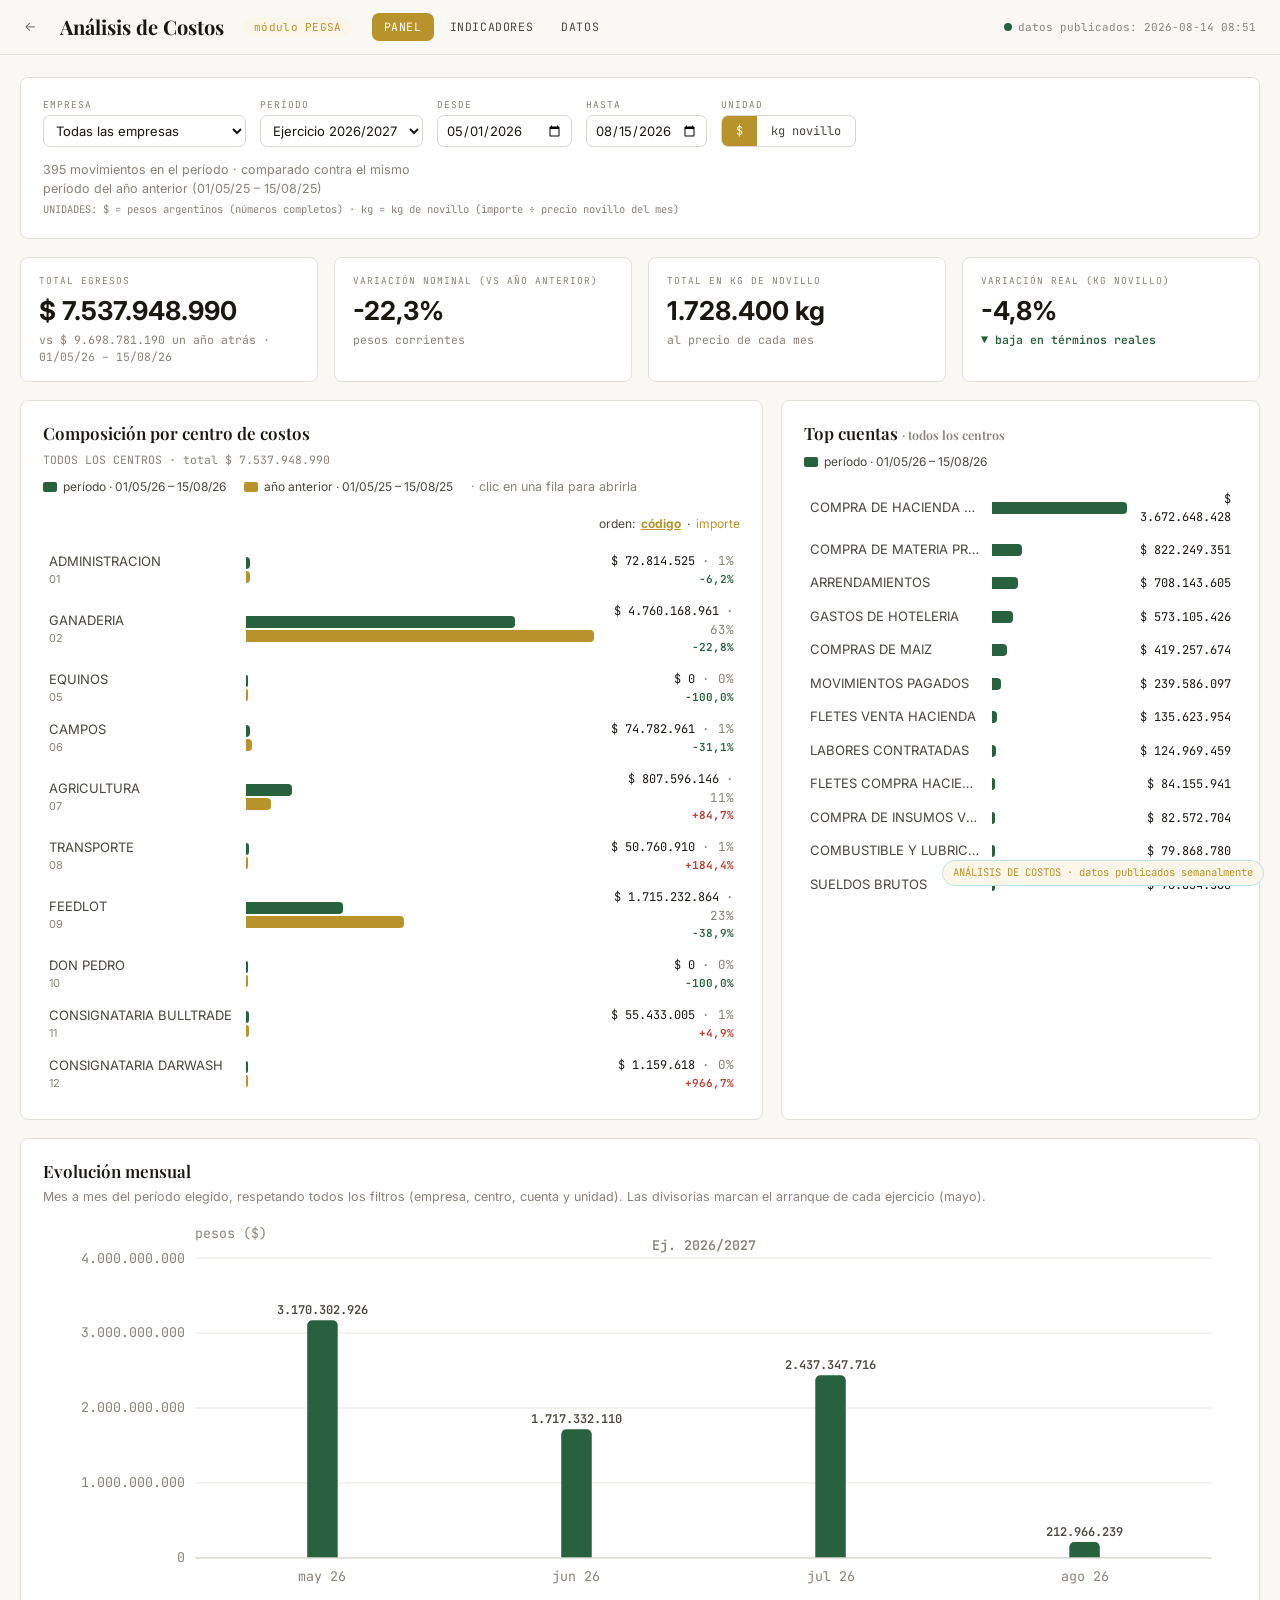
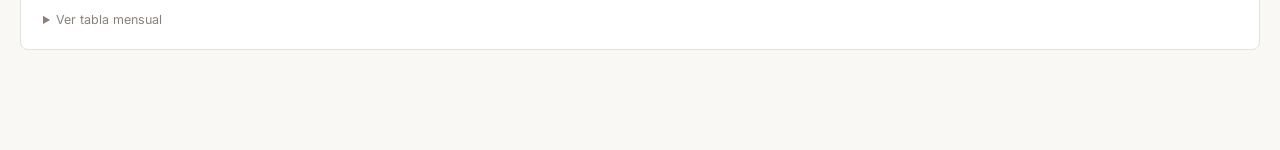
==== commit 01fc323b: "v15.61.3: Analisis de Costos — ratios a 12 meses, tarjeta $/cab/dia y legibilidad Solo presentacion " ====
--- a/analisis_costos.html
+++ b/analisis_costos.html
@@ -794,12 +794,25 @@
     return [out,acumY];
   };
   d25.forEach((d,i)=>{const [o]=pila(d,i,x(i)-bw-2,0.45);s+=o;});  // v15.61.3: 2025 tenue, mismos colores
+  let _prevEt=null;   // v15.61.3: anti-colision entre etiquetas de meses vecinos
   d26.forEach((d,i)=>{
     const [o,topY]=pila(d,i,x(i)+2,d.est?0.45:1);s+=o;
     if(totB[i]>0){
-      const etiq=esKg?fmt(totB[i])+' kg':'$ '+fmt(totB[i]);
-      s+=`<text x="${x(i)+2+bw/2}" y="${topY-5}" text-anchor="middle"
-        style="font-size:10px;font-weight:600;fill:${d.est?'var(--mutedc)':'var(--text-2)'}${d.est?';font-style:italic':''}">${etiq}${d.est?' est.':''}</text>`;
+      const etiq=(esKg?fmt(totB[i])+' kg':'$ '+fmt(totB[i]))+(d.est?' est.':'');
+      // v15.61.3: la etiqueta del ultimo mes se salia por la derecha
+      // ("$ 318.849.280 est."). Se acota el centro para que la caja del texto
+      // entre siempre en el viewBox, aunque quede corrida respecto de su barra.
+      const _hw=etiq.length*10*0.62/2;
+      const _cx=Math.min(Math.max(x(i)+2+bw/2,_hw+2),W-_hw-2);
+      // si la caja se pisa con la del mes anterior, se sube un renglon
+      let _y=topY-5;
+      // 15px: la caja del texto a 10px mide ~13 de alto, con 12 seguian
+      // solapando por 1px (medido con getBBox).
+      if(_prevEt&&!(_cx-_hw>_prevEt.x2+2||_cx+_hw<_prevEt.x1-2)&&Math.abs(_y-_prevEt.y)<15)
+        _y=_prevEt.y-15;
+      _prevEt={x1:_cx-_hw,x2:_cx+_hw,y:_y};
+      s+=`<text x="${_cx}" y="${_y}" text-anchor="middle"
+        style="font-size:10px;font-weight:600;fill:${d.est?'var(--mutedc)':'var(--text-2)'}${d.est?';font-style:italic':''}">${etiq}</text>`;
     }
   });
   s+=`<line x1="${L}" y1="${y(0)}" x2="${W-R}" y2="${y(0)}" stroke="var(--border-2)" stroke-width="1"/>`;
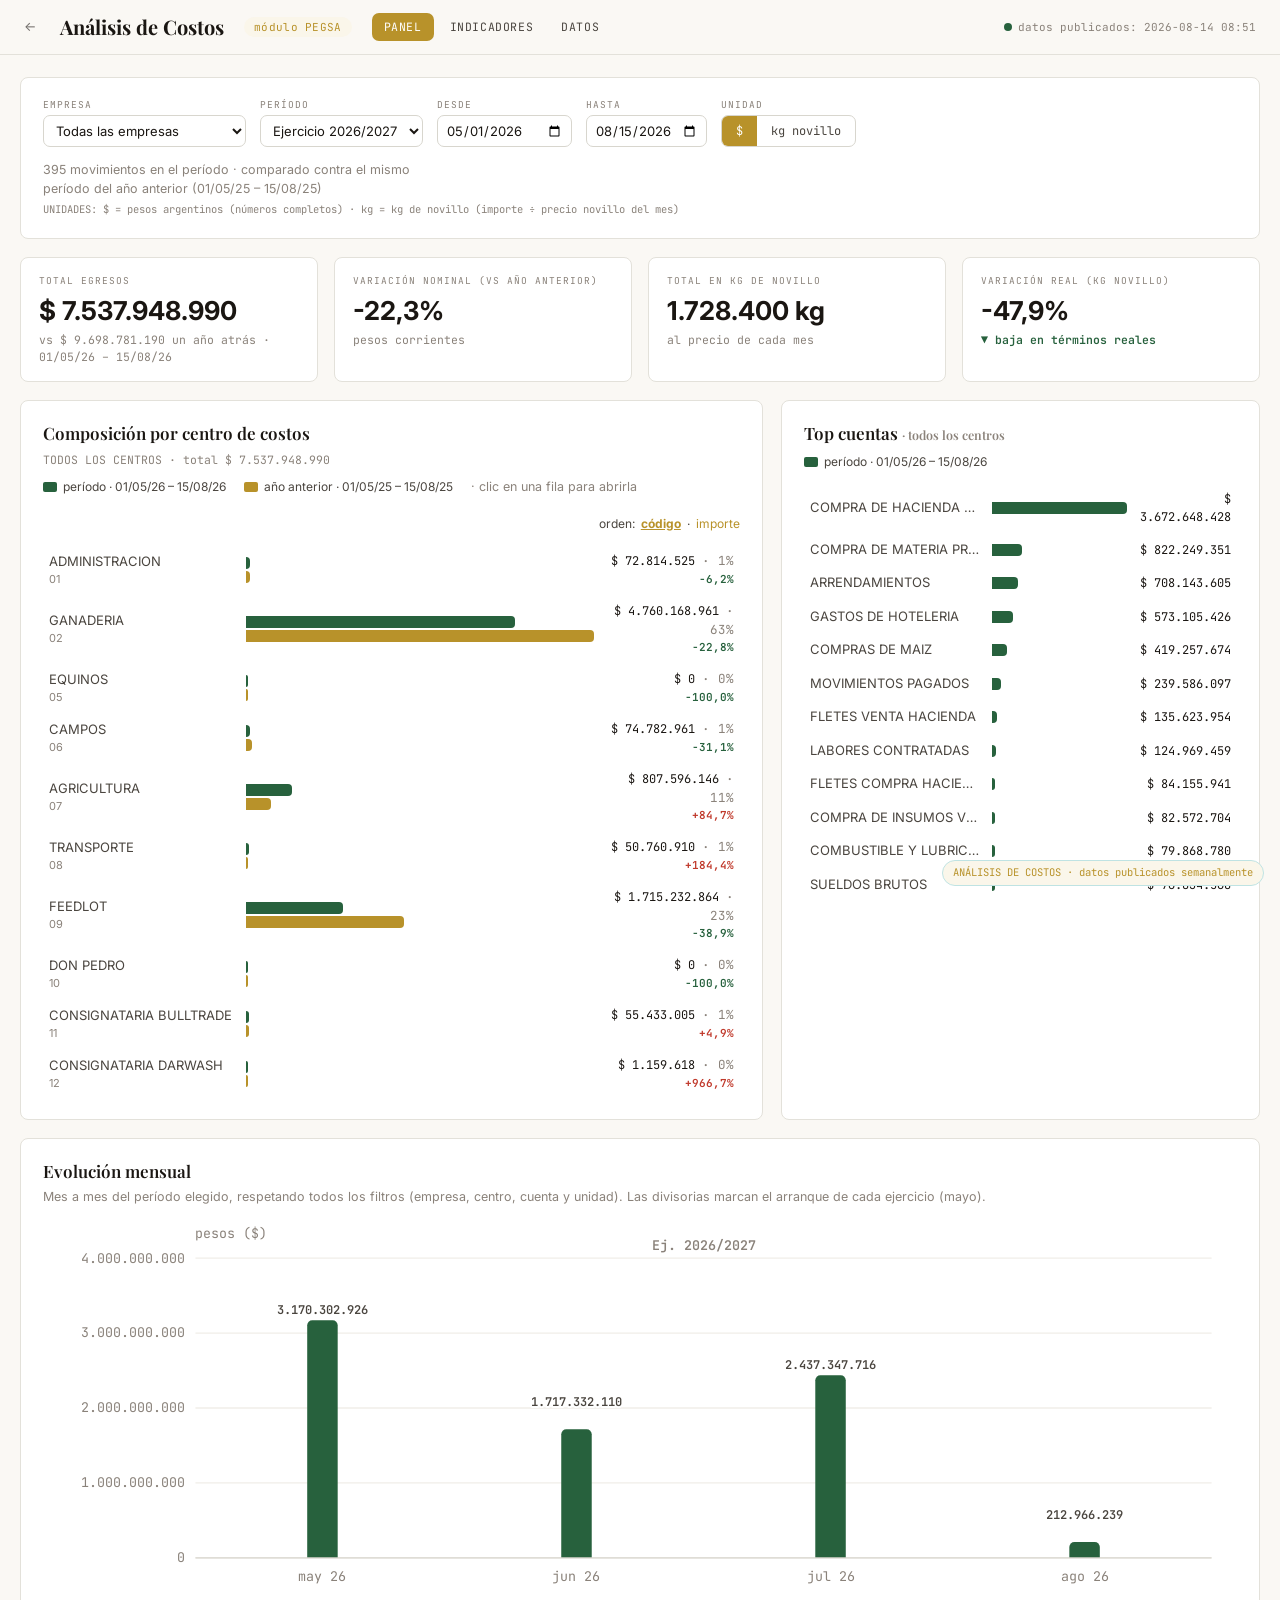
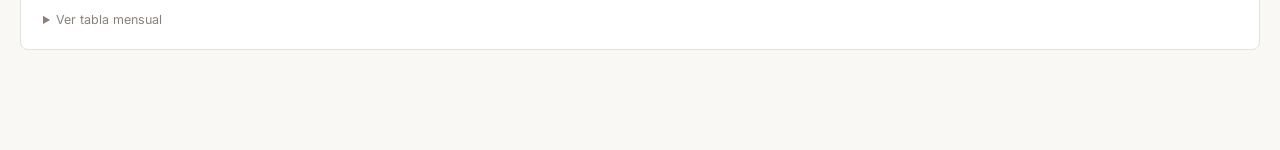
==== commit 432053f6: "Actualizacion automatica Fri 14/08/2026 22:07:09" ====
--- a/analisis_costos.html
+++ b/analisis_costos.html
@@ -275,6 +275,8 @@
           alimentación) ÷ kg de alimento dado en el mes. Es el grupo d).</p>
         <div class="leyenda"><span class="k"><span class="sw" style="background:var(--serie-act)"></span>2026</span>
           <span class="k"><span class="sw" style="background:var(--serie-ant)"></span>2025</span></div>
+        <!-- v15.61.4: tarjeta gemela de la de estructura (v15.61.3). -->
+        <div id="alim-prom" class="kpi" style="margin-bottom:12px"></div>
         <svg id="ch-alim" viewBox="0 0 620 330" style="width:100%;height:auto;display:block"></svg>
         <p class="muted" id="alim-falta" style="margin-bottom:0"></p>
       </div>
@@ -342,6 +344,8 @@
 // ============ datos: JSON agregado publicado junto al portal ============
 const RUTA_DATOS='analisis_costos_datos.json';
 const RUTA_OPERATIVOS='analisis_costos_operativos.json'; // {"2025-01":{"alim":kg,"cab":n},...}
+const RUTA_MAG='valuacion_historica.json';   // v15.61.5: $/kg novillo MAG mensual
+let MAG={}, BACKFILL=null;
 let META={exportado:''};
 
 // ============ utilidades ============
@@ -404,6 +408,31 @@
     org:'physis', ed:false, n:r.n||1
   }));
   try{const ro=await fetch(RUTA_OPERATIVOS);if(ro.ok)DATOS_OP=await ro.json();}catch(e){}
+
+  // v15.61.5: los movimientos previos a jul-2025 vienen con kg=null porque
+  // Physis no tenia indice. El portal SI tiene el $/kg novillo MAG mensual
+  // desde dic-24 (valuacion_historica.json), y se verifico que es el MISMO
+  // indice que Physis usa desde jul-25: comparando el precio implicito
+  // (imp/kg) de jul-25 a dic-25 contra el MAG, el desvio es 0,60% promedio y
+  // 1,08% maximo (los implicitos de Physis son enteros redondos: 2.924, 3.133
+  // — el mismo indice redondeado). Se completa kg = imp / mag_indice[mes].
+  // ⚠ SOLO en memoria: el JSON contable es de Nicolas/Physis y no se toca.
+  // 2024-11 y anteriores quedan afuera: no hay MAG.
+  try{
+    const rv=await fetch(RUTA_MAG);
+    if(rv.ok){
+      const V=await rv.json();
+      (V.snapshots||[]).forEach(sn=>{
+        const px=(sn.precios_efectivos||{}).mag_indice;
+        if(sn.periodo&&px)MAG[sn.periodo]=px;
+      });
+      let n=0;
+      DATA.forEach(r=>{
+        if(r.kg===null&&MAG[r.mes]){r.kg=r.imp/MAG[r.mes];r.kgBackfill=true;n++;}
+      });
+      BACKFILL={meses:Object.keys(MAG).sort(), filas:n};
+    }
+  }catch(e){}
   EJS=[...new Set(DATA.map(d=>d.ej))].sort();
   MINF=DATA.reduce((a,d)=>d.fecha<a?d.fecha:a,'9999');
   MAXF=DATA.reduce((a,d)=>d.fecha>a?d.fecha:a,'0000');
@@ -480,7 +509,14 @@
   // aviso kg
   const sk=kgFaltan(F.act)+(F.ant?kgFaltan(F.antPer):0);
   const av=$('aviso-kg');
-  if(U==='kg'&&sk>0){av.style.display='';av.textContent=
+  // v15.61.5: con el backfill del MAG el aviso pasa a ser informativo — dice
+  // que dic-24 → jun-25 se valorizaron con el indice del portal, y solo queda
+  // afuera lo anterior a dic-24 (no hay MAG).
+  if(U==='kg'&&BACKFILL&&BACKFILL.filas>0){av.style.display='';av.textContent=
+    `${BACKFILL.meses[0]} → jun-2025 valorizados con el índice MAG del portal `
+    + `(${BACKFILL.filas.toLocaleString('es-AR')} movimientos)`
+    + (sk>0?` · ${sk.toLocaleString('es-AR')} movimientos anteriores a ${BACKFILL.meses[0]} sin índice, fuera de la vista en kg.`:'.');}
+  else if(U==='kg'&&sk>0){av.style.display='';av.textContent=
     `⚠ ${sk.toLocaleString('es-AR')} movimientos sin precio de novillo (meses previos a jul-2025) no entran en la vista en kg.`;}
   else av.style.display='none';
 
@@ -691,10 +727,20 @@
       ?`<path d="M${x0} ${yb} h${bw} v${h-r} a${r} ${r} 0 0 1 -${r} ${r} h-${(bw-2*r)} a${r} ${r} 0 0 1 -${r} -${r} z" fill="var(--rojo)"/>`
       :`<path d="M${x0} ${yb} v-${h-r} a${r} ${r} 0 0 1 ${r} -${r} h${(bw-2*r)} a${r} ${r} 0 0 1 ${r} ${r} v${h-r} z" fill="var(--serie-act)"/>`;
   });
+  // v15.61.5: con 16 barras y montos de 10 digitos las etiquetas se pisaban
+  // entre si y la ultima se cortaba contra el borde. Se escalonan en DOS
+  // niveles por paridad del indice: asi dos vecinas nunca comparten altura y
+  // las que si la comparten quedan a dos bandas de distancia (~100px contra
+  // ~63px de ancho de texto). Es deterministico — no depende de medir.
+  // Ademas se acota el centro para que la caja entre siempre en el viewBox.
   if(M<=18)vals.forEach((v,i)=>{
     if(v<=0)return;
-    s+=`<text x="${x(i)}" y="${y(v)-5}" text-anchor="middle"
-      style="font-size:9.5px;font-weight:600;fill:var(--text-2)">${fmt(v)}</text>`;});
+    const tx=fmt(v), hw=tx.length*9.5*0.62/2;
+    const cx=Math.min(Math.max(x(i),hw+2),W-hw-2);
+    const yy=y(v)-5-(i%2?13:0);
+    s+=`<text x="${cx}" y="${yy}" text-anchor="middle"
+      style="font-size:9.5px;font-weight:600;fill:var(--text-2);paint-order:stroke;
+      stroke:var(--surface);stroke-width:3px;stroke-linejoin:round">${tx}</text>`;});
   else{const vmax=Math.max(...vals),imax=vals.indexOf(vmax);
     if(imax>=0&&vmax>0)s+=`<text class="endlab" x="${x(imax)}" y="${y(vmax)-6}" text-anchor="middle">${fmt(vmax)}</text>`;}
   s+=`<line x1="${L}" y1="${yb}" x2="${W-R}" y2="${yb}" stroke="var(--border-2)" stroke-width="1"/>`;
@@ -888,7 +934,7 @@
   const {L,R,T,B}=W>600?{L:Math.max(56,Math.ceil(_ejeTxt.length*6.3+16)),R:16,T:14,B:30}
                        :{L:82,R:8,T:10,B:26};
   const M=labels.length,bandW=(W-L-R)/M;
-  const bw=Math.max(3,Math.min(14,(bandW-6)/2));
+  const bw=Math.max(3,Math.min(16,(bandW-10)/2));   // v15.61.4: mas cuerpo y mas aire entre meses
   const y=v=>T+(H-T-B)*(1-v/(step*4));
   let s='';
   for(let g=0;g<=4;g++){const gy=y(g*step);
@@ -903,15 +949,30 @@
     return `<path d="M${x0} ${yb} v-${h-r} a${r} ${r} 0 0 1 ${r} -${r} h${bw-2*r} a${r} ${r} 0 0 1 ${r} ${r} v${h-r} z" fill="${color}"/>`;};
   s25.forEach((v,i)=>s+=barra(v,i,-bw-1,'var(--serie-ant)'));
   s26.forEach((v,i)=>s+=barra(v,i,1,'var(--serie-act)'));
-  if(etiq){const fs=W>600?10.5:9;   // v15.61.2: legible sin zoom
-    // v15.61.3: nd decimales (1 para $/kg alimento, 0 para $/cabeza). Se
-    // etiqueta el año ACTIVO (2026); las de 2025 quedan en el tooltip — con 12
-    // meses en 620px de ancho no entran las dos sin pisarse.
-    s26.forEach((v,i)=>{
-      if(v===null||!isFinite(v))return;
-      const tx=dec?v.toLocaleString('es-AR',{minimumFractionDigits:nd||0,maximumFractionDigits:nd||0}):fmt(v);
-      s+=`<text x="${L+i*bandW+bandW/2}" y="${y(Math.max(v,0))-4}" text-anchor="middle"
-        style="font-size:${fs}px;font-weight:600;fill:var(--text-2)">${tx}</text>`;});}
+  if(etiq){const fs=W>600?10:9;
+    // v15.61.4: etiqueta en CADA barra, arriba de la suya y en el COLOR de su
+    // serie — antes habia una sola por mes y no se sabia a que barra pertenecia.
+    // Se ordena por mes y, dentro del mes, primero la del año activo para que
+    // quede anclada a su barra; si dos cajas se pisan, la siguiente sube un
+    // renglon (mismo criterio que el apilado en v15.61.3).
+    const pts=[];
+    s25.forEach((v,i)=>{if(v!==null&&isFinite(v))pts.push({v,i,off:-bw-1,c:'var(--serie-ant)'});});
+    s26.forEach((v,i)=>{if(v!==null&&isFinite(v))pts.push({v,i,off:1,c:'var(--serie-act)'});});
+    pts.sort((a,b)=>(a.i-b.i)||(b.off-a.off));
+    let prev=null;
+    pts.forEach(p=>{
+      const tx=dec?p.v.toLocaleString('es-AR',{minimumFractionDigits:nd||0,maximumFractionDigits:nd||0}):fmt(p.v);
+      const cx=L+p.i*bandW+bandW/2+p.off+bw/2, hw=tx.length*fs*0.62/2;
+      let y0=y(Math.max(p.v,0))-4;
+      // 15px, no 13: la caja de un texto de 10px mide ~13 de alto y con 13
+      // quedaban tocandose (medido con getBBox), igual que en el apilado.
+      if(prev&&!(cx-hw>prev.x2+2||cx+hw<prev.x1-2)&&Math.abs(y0-prev.y)<15)y0=prev.y-15;
+      prev={x1:cx-hw,x2:cx+hw,y:y0};
+      // v15.61.4: halo del color del fondo (paint-order) — la etiqueta de una
+      // barra corta se cruza con la barra alta vecina y ahi perdia contraste.
+      s+=`<text x="${cx}" y="${y0}" text-anchor="middle"
+        style="font-size:${fs}px;font-weight:600;fill:${p.c};paint-order:stroke;
+        stroke:var(--surface);stroke-width:3px;stroke-linejoin:round">${tx}</text>`;});}
   s+=`<line x1="${L}" y1="${y(0)}" x2="${W-R}" y2="${y(0)}" stroke="var(--border-2)" stroke-width="1"/>`;
   svg.innerHTML=s;
   svg.onpointermove=ev=>{
@@ -1125,7 +1186,11 @@
   const den=(anio,m,campo)=>{const k=anio+'-'+String(m).padStart(2,'0');
     const v=(DATOS_OP[k]||{})[campo];return v||null;};
   const ratio=(pred,campo,anio)=>M12a.map(m=>{
-    if(anio===2026&&m>tope)return null;      // 2026 solo hasta el mes con datos
+    // v15.61.4: el mes EN CURSO (tope) tambien queda afuera del año activo: su
+    // contable esta parcial y el ratio no significa nada (ago-26 daba "0,0" y
+    // ensuciaba el grafico). Asi el grafico queda alineado con las tarjetas,
+    // que ya promediaban solo meses cerrados.
+    if(anio===2026&&m>=tope)return null;
     const d=den(anio,m,campo);if(!d)return null;
     return sumaMes(filas,pred,anio,m,false)/d;});
   const rAlim26=ratio(ALIM,'alim',2026), rAlim25=ratio(ALIM,'alim',2025);
@@ -1136,18 +1201,45 @@
   // entero con separador se lee mejor.
   barras2('ch-alim',lbl12,rAlim26,rAlim25,'$ / kg alimento',true,true,1);
   barras2('ch-cab', lbl12,rCab26, rCab25, '$ / cabeza',    true,true,0);
+  // v15.61.3/.4 · Tarjetas de promedio. Las dos usan el MISMO layout para que
+  // se lean como una familia, y el mismo criterio: promedio SIMPLE de los meses
+  // CERRADOS (el mes en curso queda afuera, esta parcial). Desde v15.61.4 los
+  // ratios ya vienen con el mes en curso en null, asi que alcanza con filtrar.
+  const _promMeses=a=>{const v=a.filter(x=>x!==null&&isFinite(x)&&x>0);
+    return v.length?v.reduce((x,y)=>x+y,0)/v.length:null;};
+  const _cerrados=tope>1?`ene–${MESN[tope-2]}`:'sin meses cerrados';
+  const _filaProm=(et,val,extraHtml,destac,nd)=>
+    `<div style="${destac?'':'margin-top:7px;padding-top:7px;border-top:1px solid var(--border)'}">
+       <span class="lbl" style="margin:0">${et}</span>
+       <div style="display:flex;align-items:baseline;gap:9px;flex-wrap:wrap">
+         <b style="font-family:var(--mono);font-size:${destac?'21':'15'}px;font-weight:700;
+            color:${destac?'var(--ink)':'var(--text-2)'}">${val===null?'—':'$ '+(nd?val.toLocaleString('es-AR',{minimumFractionDigits:nd,maximumFractionDigits:nd}):fmt(val))}</b>
+         ${extraHtml}
+       </div></div>`;
+
+  // v15.61.4 · Alimentacion por kg: promedio y variacion interanual.
+  (function(){
+    const a26=_promMeses(rAlim26), a25=_promMeses(rAlim25);
+    const va=(a26!==null&&a25)?((a26/a25-1)*100):null;
+    // es un COSTO: que suba es malo -> rojo; que baje, verde.
+    const col=va===null?'var(--mutedc)':(va>0?'var(--rojo)':'var(--verde)');
+    const uni='<span class="muted" style="font-size:11px">/kg alimento</span>';
+    $('alim-prom').innerHTML=
+      `<div class="lbl">Alimentación por kg · promedio</div>`
+      + _filaProm(`2026 (${_cerrados})`, a26,
+          uni+`<span style="font-family:var(--mono);font-size:15px;font-weight:700;color:${col}">${va===null?'':(va>=0?'+':'')+va.toFixed(0)+' % vs 2025'}</span>`,
+          true, 1)
+      + _filaProm('2025 (año completo)', a25, uni, false, 1);
+  })();
+
   // v15.61.3 · Promedio de estructura por cabeza, mensual y POR DIA.
   // Promedio SIMPLE de los meses cerrados: se excluye el mes en curso (tope),
   // que esta parcial y tiraria el promedio para abajo. 2025 va el año completo.
   // $/cab/dia = promedio mensual x 12 / 365 (año calendario, no 30,44 por mes:
   // asi el total anual cierra exacto contra la suma de los 12 meses).
   (function(){
-    const prom=a=>{const v=a.filter(x=>x!==null&&isFinite(x)&&x>0);
-      return v.length?v.reduce((x,y)=>x+y,0)/v.length:null;};
-    const m26=prom(rCab26.slice(0,Math.max(tope-1,0)));   // cerrados: hasta tope-1
-    const m25=prom(rCab25);
+    const m26=_promMeses(rCab26), m25=_promMeses(rCab25);
     const dia=v=>v===null?null:v*12/365;
-    const cerr=tope>1?`ene–${MESN[tope-2]}`:'sin meses cerrados';
     const fila=(et,mes,d,destac)=>
       `<div style="${destac?'':'margin-top:7px;padding-top:7px;border-top:1px solid var(--border)'}">
          <span class="lbl" style="margin:0">${et}</span>
@@ -1161,12 +1253,14 @@
          </div></div>`;
     $('cab-prom').innerHTML=
       `<div class="lbl">Estructura por cabeza · promedio</div>`
-      + fila(`2026 (${cerr})`, m26, dia(m26), true)
+      + fila(`2026 (${_cerrados})`, m26, dia(m26), true)
       + fila('2025 (año completo)', m25, dia(m25), false);
   })();
   const faltan=campo=>{let n=0;for(let m=1;m<=tope;m++){if(!den(2025,m,campo))n++;if(!den(2026,m,campo))n++;}return n;};
-  $('alim-falta').textContent=faltan('alim')?`Faltan cargar ${faltan('alim')} meses de kg de alimento (tabla de abajo).`:'';
-  $('cab-falta').textContent=faltan('cab')?`Faltan cargar ${faltan('cab')} meses de cabezas (tabla de abajo).`:'';
+  // v15.61.4: nota fija sobre el mes en curso + el aviso de meses sin cargar.
+  const _notaMes=`El mes en curso (${MESN[tope-1]}) se muestra recién al cierre: su contable está parcial.`;
+  $('alim-falta').innerHTML=(faltan('alim')?`Faltan cargar ${faltan('alim')} meses de kg de alimento (tabla de abajo). `:'')+_notaMes;
+  $('cab-falta').innerHTML=(faltan('cab')?`Faltan cargar ${faltan('cab')} meses de cabezas (tabla de abajo). `:'')+_notaMes;
   // --- acumulado ---
   const esc=1;
   // v15.61.2: la linea de 2025 se dibuja el AÑO COMPLETO (ene→dic) para ver
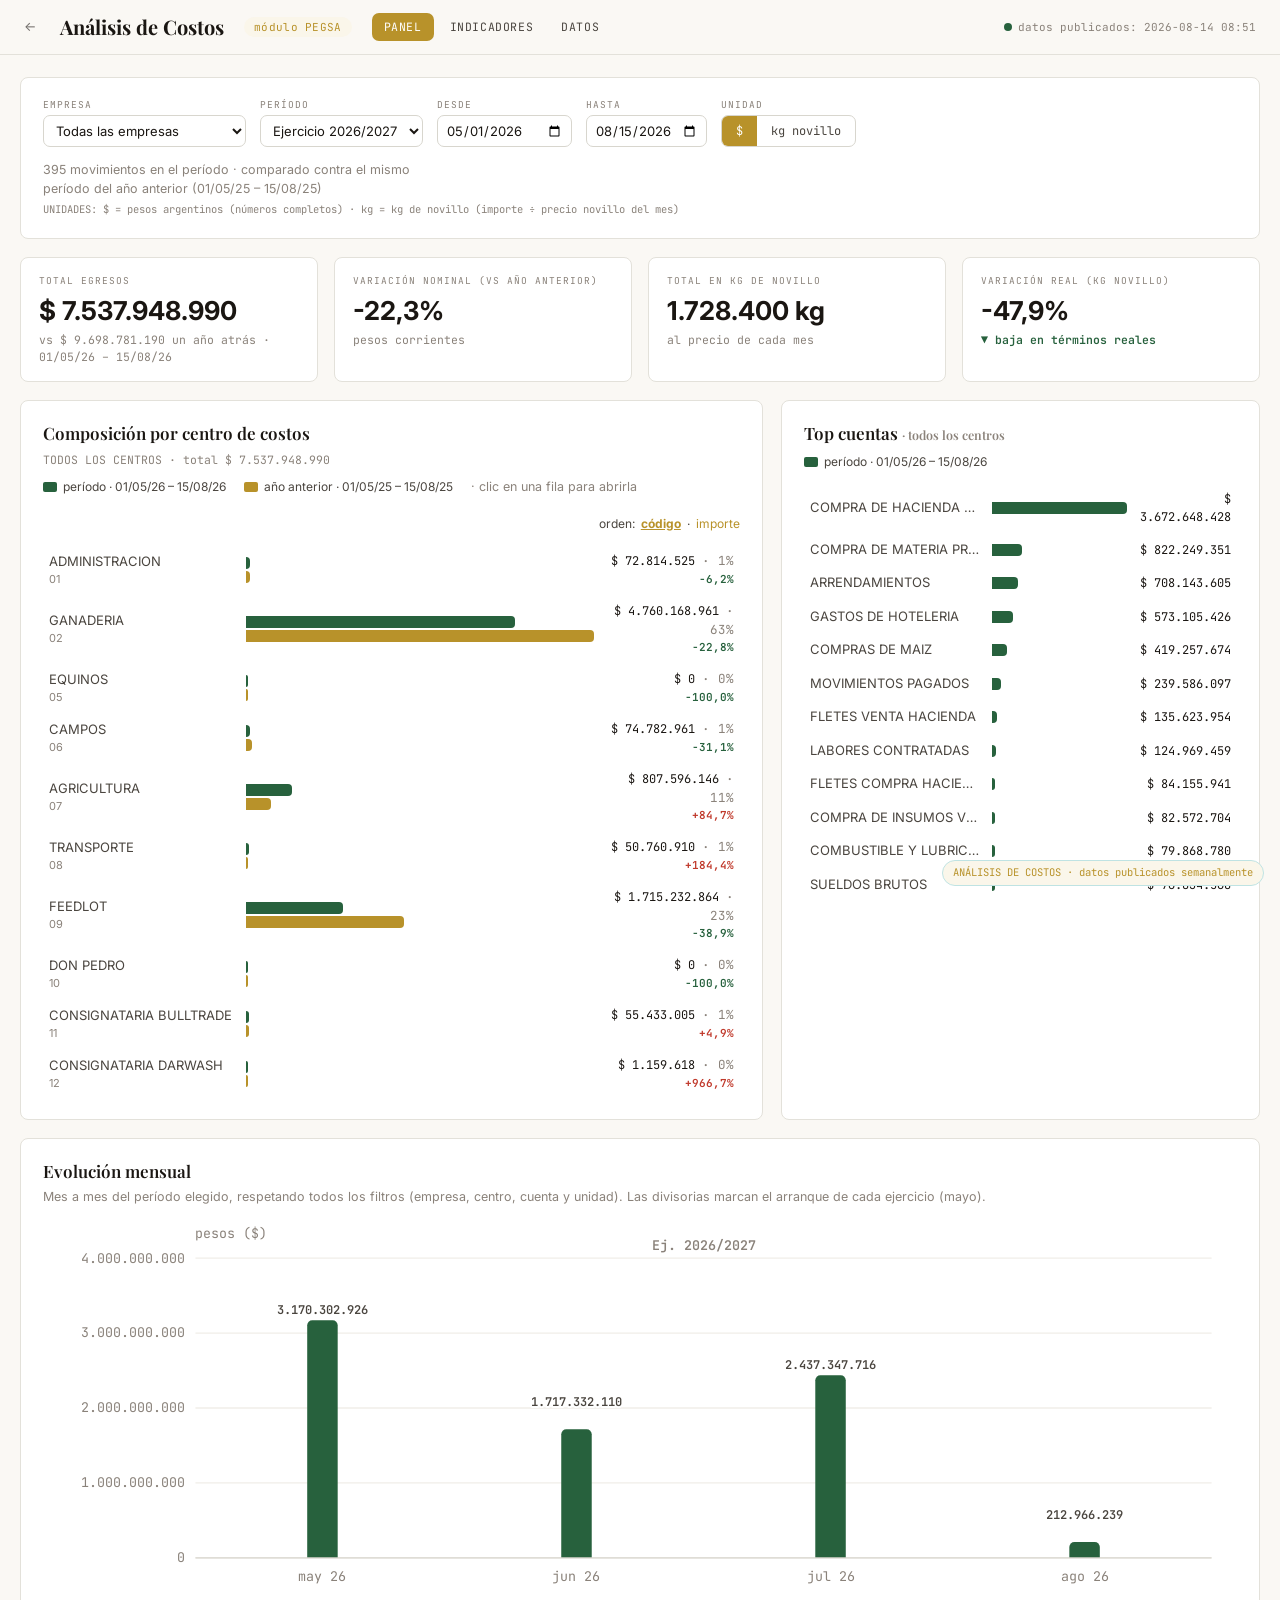
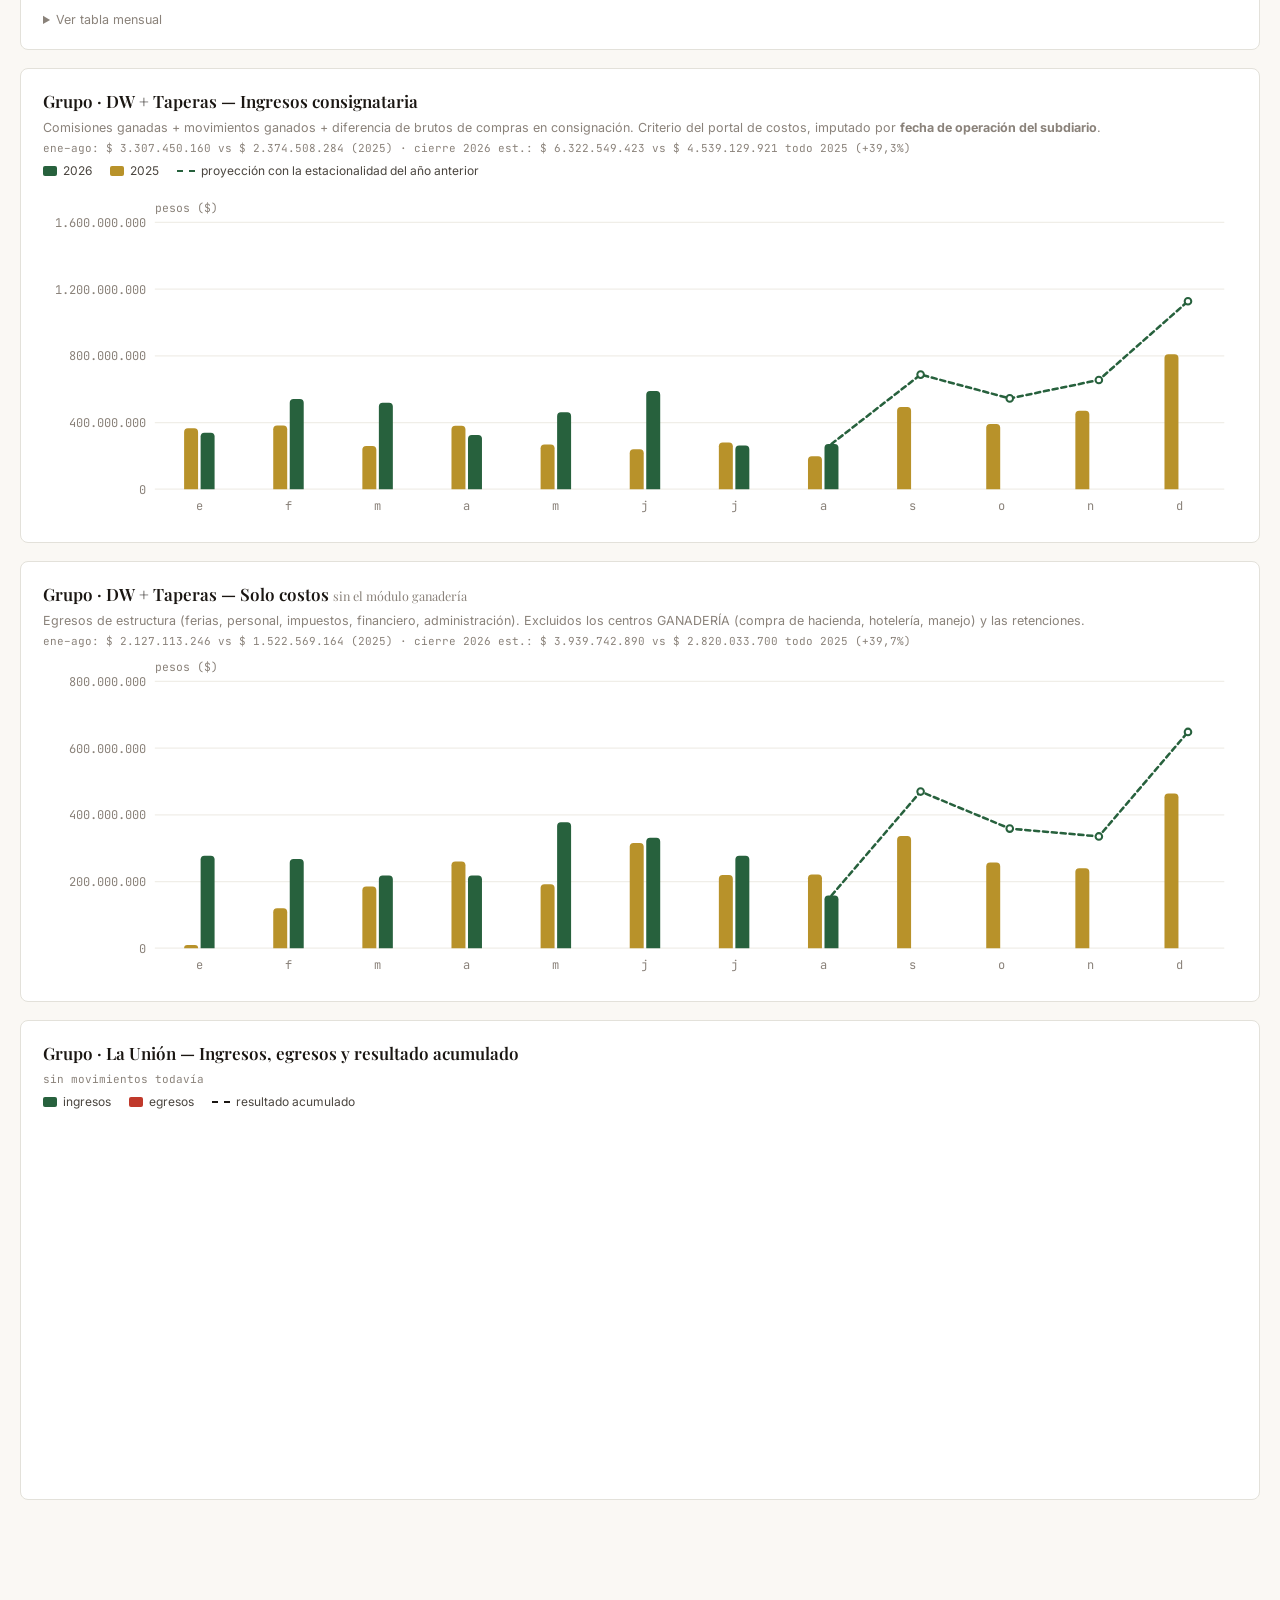
==== commit 8e042516: "Actualizacion automatica Sat 22/08/2026 13:06:08" ====
--- a/analisis_costos.html
+++ b/analisis_costos.html
@@ -222,6 +222,159 @@
         <tbody id="tbl-meses"></tbody></table>
       </details>
     </div>
+
+<!-- ============ GRUPO DARWASH-TAPERAS / LA UNION (portal de costos) ============
+     Datos: graficos_grupo.json en la raiz del repo (el bot copia
+     OneDrive\PEGSA_Portal\datos\*.json ahi, igual que analisis_costos_operativos.json).
+     Lo regenera el portal de costos Physis (graficos_grupo_gh.py).
+     Reusa helpers globales de esta pagina: $, fmt, stepNice, pct, fpct,
+     tipShow, tipHide, MESN — que se definen en el <script> de mas abajo, por
+     eso el boot espera al DOMContentLoaded. Va al final de #tab-panel para no
+     quedar visible tambien en las solapas Indicadores y Datos. -->
+<div class="card" id="grupo-dt-consig">
+  <h2>Grupo · DW + Taperas — Ingresos consignataria</h2>
+  <p class="muted" style="margin:0 0 2px">Comisiones ganadas + movimientos ganados + diferencia de brutos de
+    compras en consignación. Criterio del portal de costos, imputado por <b>fecha de operación del subdiario</b>.</p>
+  <div class="muted" id="dt-consig-m" style="font-family:var(--mono);font-size:11px;margin-bottom:2px"></div>
+  <div class="leyenda"><span class="k"><span class="sw" style="background:var(--serie-act)"></span><span id="dt-lg-act"></span></span>
+    <span class="k"><span class="sw" style="background:var(--serie-ant)"></span><span id="dt-lg-ant"></span></span>
+    <span class="k"><span style="width:18px;border-top:2px dashed var(--serie-act);display:inline-block"></span>proyección con la estacionalidad del año anterior</span></div>
+  <svg id="dt-ch-consig" viewBox="0 0 940 260" style="width:100%;height:auto;display:block"></svg>
+</div>
+
+<div class="card" id="grupo-dt-costos">
+  <h2>Grupo · DW + Taperas — Solo costos <span class="muted" style="font-weight:400">sin el módulo ganadería</span></h2>
+  <p class="muted" style="margin:0 0 2px">Egresos de estructura (ferias, personal, impuestos, financiero, administración).
+    Excluidos los centros GANADERÍA (compra de hacienda, hotelería, manejo) y las retenciones.</p>
+  <div class="muted" id="dt-costos-m" style="font-family:var(--mono);font-size:11px;margin-bottom:2px"></div>
+  <svg id="dt-ch-costos" viewBox="0 0 940 260" style="width:100%;height:auto;display:block"></svg>
+</div>
+
+<div class="card" id="grupo-dt-union">
+  <h2>Grupo · La Unión — Ingresos, egresos y resultado acumulado</h2>
+  <div class="muted" id="dt-union-m" style="font-family:var(--mono);font-size:11px;margin-bottom:2px"></div>
+  <div class="leyenda"><span class="k"><span class="sw" style="background:var(--serie-act)"></span>ingresos</span>
+    <span class="k"><span class="sw" style="background:var(--rojo)"></span>egresos</span>
+    <span class="k"><span style="width:18px;border-top:2px dashed var(--ink);display:inline-block"></span>resultado acumulado</span></div>
+  <svg id="dt-ch-union" viewBox="0 0 940 280" style="width:100%;height:auto;display:block"></svg>
+</div>
+
+<script>
+(function(){
+  const boot=()=>fetch('graficos_grupo.json').then(r=>r.json()).then(G=>{
+    const meses=o=>Object.keys(o).sort();
+    const todos=[...meses(G.consig),...meses(G.costos),...meses(G.union)];
+    if(!todos.length)return;
+    const aAct=Math.max(...todos.map(m=>+m.slice(0,4)));
+    const aAnt=aAct-1;
+    $('dt-lg-act').textContent=aAct; $('dt-lg-ant').textContent=aAnt;
+    const M12=[...Array(12).keys()].map(i=>i+1);
+    const serie=(obj,val)=>{
+      const g=a=>M12.map(m=>{const k=a+'-'+String(m).padStart(2,'0');
+        return obj[k]!==undefined?val(obj[k]):null;});
+      return {ant:g(aAnt), act:g(aAct)};
+    };
+    // grafico YoY con proyeccion (misma receta que chartGrupo, anios dinamicos)
+    function yoy(svgId,metaId,sAnt,sAct,unidad){
+      const tope=sAct.reduce((t,v,i)=>v!==null?i+1:t,0);
+      const yA=sAct.slice(0,tope).reduce((a,b)=>a+(b||0),0);
+      const yB=sAnt.slice(0,tope).reduce((a,b)=>a+(b||0),0);
+      const razon=yB?yA/yB:null;
+      const proj=M12.map(m=>(razon!==null&&m>tope&&sAnt[m-1]!==null)?sAnt[m-1]*razon:null);
+      const cierre=razon!==null?yA+proj.reduce((a,b)=>a+(b||0),0):null;
+      const totAnt=sAnt.reduce((a,b)=>a+(b||0),0);
+      $(metaId).textContent=`ene–${MESN[Math.max(tope-1,0)]}: $ ${fmt(yA)} vs $ ${fmt(yB)} (${aAnt})`
+        +(cierre!==null?` · cierre ${aAct} est.: $ ${fmt(cierre)} vs $ ${fmt(totAnt)} todo ${aAnt} (${fpct(pct(cierre,totAnt))})`:'');
+      const svg=$(svgId);const H=+svg.viewBox.baseVal.height,W=+svg.viewBox.baseVal.width;
+      const L=88,R=10,T=24,B=26;
+      const nums=[...sAnt,...sAct,...proj].filter(v=>v!==null&&isFinite(v));
+      const max=Math.max(...nums.map(Math.abs),1)*1.15;
+      const step=stepNice(max)||1;
+      const band=(W-L-R)/12, bw=Math.max(3,Math.min(11,(band-5)/2));
+      const x=i=>L+i*band+band/2, y=v=>T+(H-T-B)*(1-v/(step*4));
+      let s='';
+      for(let g=0;g<=4;g++){const gy=y(g*step);
+        s+=`<line x1="${L}" y1="${gy}" x2="${W-R}" y2="${gy}" stroke="var(--grid)" stroke-width="1"/>`;
+        s+=`<text x="${L-7}" y="${gy+3.5}" text-anchor="end" style="font-size:9.5px">${fmt(g*step)}</text>`;}
+      MESN.forEach((m,i)=>s+=`<text x="${x(i)}" y="${H-B+16}" text-anchor="middle" style="font-size:9.5px">${m.slice(0,1)}</text>`);
+      s+=`<text x="${L}" y="${T-8}" style="font-size:9px;fill:var(--mutedc)">${unidad}</text>`;
+      const barra=(v,i,off,color)=>{
+        if(v===null||!isFinite(v))return'';
+        const vv=Math.max(v,0),vy=y(vv),yb=y(0),h=Math.max(yb-vy,1),r=Math.min(3,h);
+        const x0=x(i)+off;
+        return `<path d="M${x0} ${yb} v-${h-r} a${r} ${r} 0 0 1 ${r} -${r} h${bw-2*r} a${r} ${r} 0 0 1 ${r} ${r} v${h-r} z" fill="${v<0?'var(--rojo)':color}"/>`;};
+      sAnt.forEach((v,i)=>s+=barra(v,i,-bw-1,'var(--serie-ant)'));
+      sAct.forEach((v,i)=>s+=barra(v,i,1,'var(--serie-act)'));
+      const pts=[];
+      if(tope>=1&&sAct[tope-1]!==null)pts.push([tope-1,sAct[tope-1]]);
+      proj.forEach((v,i)=>{if(v!==null)pts.push([i,v]);});
+      if(pts.length>1){
+        s+=`<path d="${pts.map(([i,v],k)=>(k?'L':'M')+(x(i)+1+bw/2)+' '+y(Math.max(v,0))).join(' ')}"
+          fill="none" stroke="var(--serie-act)" stroke-width="2" stroke-dasharray="4 3" stroke-linecap="round"/>`;
+        pts.slice(1).forEach(([i,v])=>s+=`<circle cx="${x(i)+1+bw/2}" cy="${y(Math.max(v,0))}" r="2.6" fill="var(--surface)" stroke="var(--serie-act)" stroke-width="1.6"/>`);
+      }
+      svg.innerHTML=s;
+      svg.onpointermove=ev=>{
+        const rc=svg.getBoundingClientRect();const px=(ev.clientX-rc.left)*(W/rc.width);
+        const i=Math.max(0,Math.min(11,Math.floor((px-L)/band)));
+        const es=proj[i]!==null&&sAct[i]===null;
+        const vA=es?proj[i]:sAct[i];
+        const f=v=>v===null||!isFinite(v)?'—':fmt(v);
+        tipShow(`<div class="t">${MESN[i]} · ${unidad}</div>
+          <div class="r"><span class="sw" style="background:var(--serie-act)"></span><span>${aAct}${es?' proyectado':''}</span><b>${f(vA)}</b></div>
+          <div class="r"><span class="sw" style="background:var(--serie-ant)"></span><span>${aAnt}</span><b>${f(sAnt[i])}</b></div>
+          <div class="r"><span>variación${es?' est.':''}</span><b>${fpct(pct(vA,sAnt[i]))}</b></div>`,ev);
+      };
+      svg.onpointerleave=tipHide;
+    }
+    const c1=serie(G.consig,v=>v.com+v.mov+v.cons);
+    yoy('dt-ch-consig','dt-consig-m',c1.ant,c1.act,'pesos ($)');
+    const c2=serie(G.costos,v=>v);
+    yoy('dt-ch-costos','dt-costos-m',c2.ant,c2.act,'pesos ($)');
+
+    // --- La Union: pares ing/egr + acumulado, sobre los meses con datos ---
+    (function(){
+      const ms=meses(G.union); if(!ms.length){$('dt-union-m').textContent='sin movimientos todavía';return;}
+      let acum=0; const rows=ms.map(m=>{const d=G.union[m];acum+=d.ing-d.egr;
+        return {m,ing:d.ing,egr:d.egr,res:d.ing-d.egr,acum};});
+      $('dt-union-m').textContent=`resultado acumulado: $ ${fmt(acum)} (${ms[0].slice(5)}/${ms[0].slice(2,4)} → ${ms[ms.length-1].slice(5)}/${ms[ms.length-1].slice(2,4)})`;
+      const svg=$('dt-ch-union');const H=+svg.viewBox.baseVal.height,W=+svg.viewBox.baseVal.width;
+      const L=88,R=10,T=24,B=26,N=rows.length;
+      const nums=rows.flatMap(r=>[r.ing,r.egr,Math.abs(r.acum)]);
+      const max=Math.max(...nums,1)*1.15, step=stepNice(max)||1;
+      const band=(W-L-R)/N, bw=Math.max(3,Math.min(14,(band-6)/2));
+      const x=i=>L+i*band+band/2, y=v=>T+(H-T-B)*(1-v/(step*4));
+      let s='';
+      for(let g=0;g<=4;g++){const gy=y(g*step);
+        s+=`<line x1="${L}" y1="${gy}" x2="${W-R}" y2="${gy}" stroke="var(--grid)" stroke-width="1"/>`;
+        s+=`<text x="${L-7}" y="${gy+3.5}" text-anchor="end" style="font-size:9.5px">${fmt(g*step)}</text>`;}
+      rows.forEach((r,i)=>s+=`<text x="${x(i)}" y="${H-B+16}" text-anchor="middle" style="font-size:9.5px">${MESN[+r.m.slice(5,7)-1]} ${r.m.slice(2,4)}</text>`);
+      const barra=(v,i,off,color)=>{const yb=y(0),vy=y(Math.max(v,0)),h=Math.max(yb-vy,1),rr=Math.min(3,h);
+        const x0=x(i)+off;
+        return `<path d="M${x0} ${yb} v-${h-rr} a${rr} ${rr} 0 0 1 ${rr} -${rr} h${bw-2*rr} a${rr} ${rr} 0 0 1 ${rr} ${rr} v${h-rr} z" fill="${color}"/>`;};
+      rows.forEach((r,i)=>{s+=barra(r.ing,i,-bw-1,'var(--serie-act)');s+=barra(r.egr,i,1,'var(--rojo)');});
+      s+=`<path d="${rows.map((r,i)=>(i?'L':'M')+x(i)+' '+y(Math.max(r.acum,0))).join(' ')}"
+        fill="none" stroke="var(--ink)" stroke-width="2" stroke-dasharray="4 3" stroke-linecap="round"/>`;
+      rows.forEach((r,i)=>s+=`<circle cx="${x(i)}" cy="${y(Math.max(r.acum,0))}" r="2.6" fill="var(--surface)" stroke="var(--ink)" stroke-width="1.6"/>`);
+      svg.innerHTML=s;
+      svg.onpointermove=ev=>{
+        const rc=svg.getBoundingClientRect();const px=(ev.clientX-rc.left)*(W/rc.width);
+        const i=Math.max(0,Math.min(N-1,Math.floor((px-L)/band)));const r=rows[i];
+        tipShow(`<div class="t">${MESN[+r.m.slice(5,7)-1]} ${r.m.slice(0,4)} · pesos ($)</div>
+          <div class="r"><span class="sw" style="background:var(--serie-act)"></span><span>ingresos</span><b>${fmt(r.ing)}</b></div>
+          <div class="r"><span class="sw" style="background:var(--rojo)"></span><span>egresos</span><b>${fmt(r.egr)}</b></div>
+          <div class="r"><span>resultado</span><b>${fmt(r.res)}</b></div>
+          <div class="r"><span>acumulado</span><b>${fmt(r.acum)}</b></div>`,ev);
+      };
+      svg.onpointerleave=tipHide;
+    })();
+  }).catch(e=>console.warn('graficos_grupo:',e));
+  if(document.readyState==='loading')document.addEventListener('DOMContentLoaded',boot);
+  else boot();
+})();
+</script>
+<!-- ============ FIN GRUPO DARWASH-TAPERAS / LA UNION ============ -->
+
   </section>
 
   <section id="tab-indicadores" style="display:none">
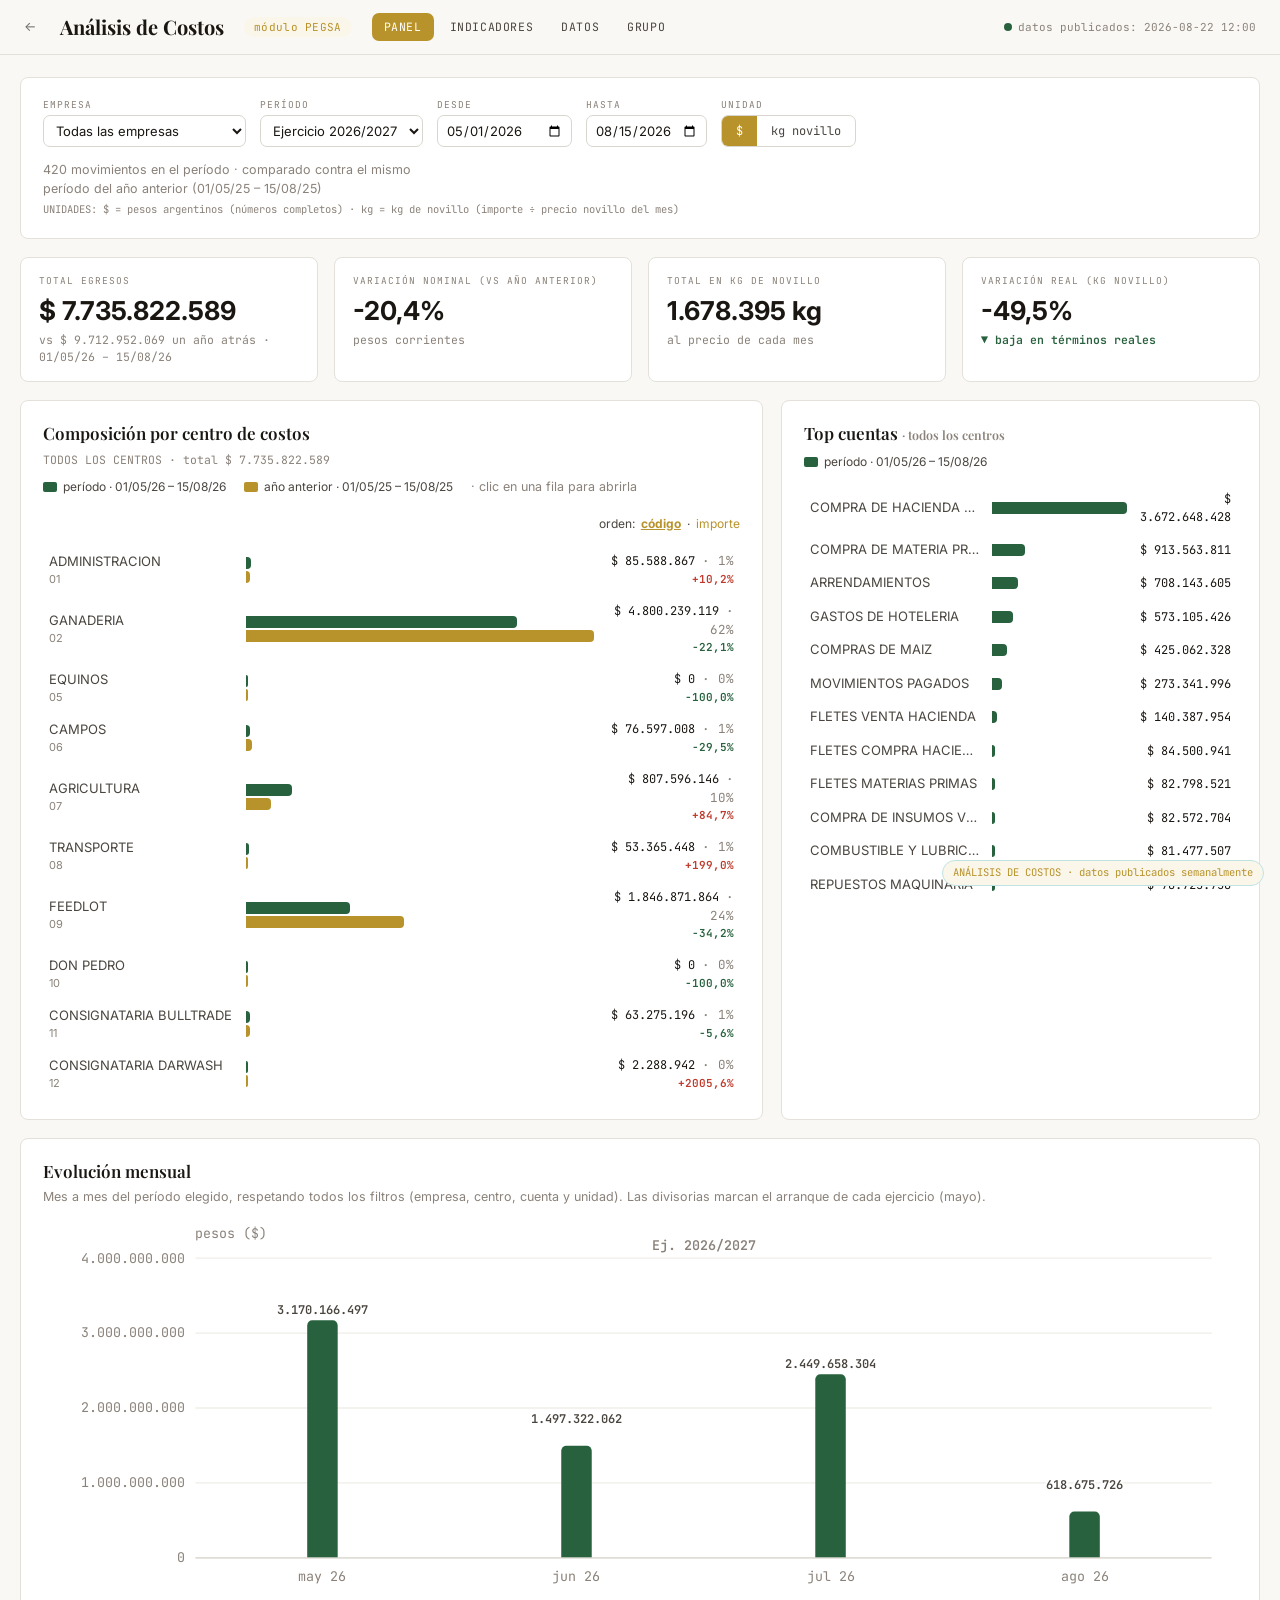
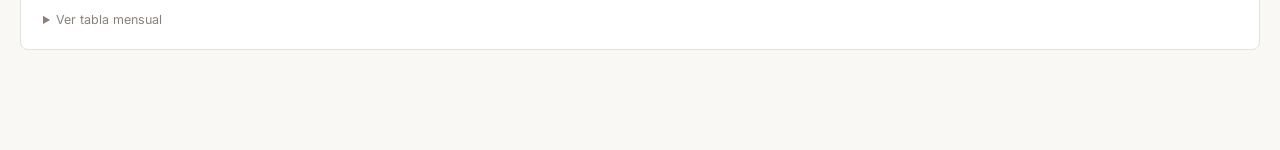
==== commit b6a09f8c: "Actualizacion automatica dom 23/08/2026 12:06:02,74" ====
--- a/analisis_costos.html
+++ b/analisis_costos.html
@@ -139,6 +139,7 @@
     <button class="on" data-tab="panel" onclick="tab('panel')">Panel</button>
     <button data-tab="indicadores" onclick="tab('indicadores')">Indicadores</button>
     <button data-tab="datos" onclick="tab('datos')">Datos</button>
+    <button data-tab="grupo" onclick="tab('grupo')">Grupo</button>
   </nav>
   <div class="sync"><span class="dot"></span><span id="sync-txt">analisis-costos@main</span></div>
 </header>
@@ -223,6 +224,11 @@
       </details>
     </div>
 
+
+
+  </section>
+
+  <section id="tab-grupo" style="display:none">
 <!-- ============ GRUPO DARWASH-TAPERAS / LA UNION (portal de costos) ============
      Datos: graficos_grupo.json en la raiz del repo (el bot copia
      OneDrive\PEGSA_Portal\datos\*.json ahi, igual que analisis_costos_operativos.json).
@@ -248,6 +254,14 @@
     Excluidos los centros GANADERÍA (compra de hacienda, hotelería, manejo) y las retenciones.</p>
   <div class="muted" id="dt-costos-m" style="font-family:var(--mono);font-size:11px;margin-bottom:2px"></div>
   <svg id="dt-ch-costos" viewBox="0 0 940 260" style="width:100%;height:auto;display:block"></svg>
+</div>
+
+<div class="card" id="grupo-dt-cabcom">
+  <h2>Grupo · DW — Costo por cabeza comercializada</h2>
+  <p class="muted" style="margin:0 0 2px">Solo costos (sin módulo ganadería) ÷ cabezas comercializadas en el mes por
+    la consignataria (SACH, por fecha de operación). Mismo formato que el $/cabeza del feedlot.</p>
+  <div class="muted" id="dt-cabcom-m" style="font-family:var(--mono);font-size:11px;margin-bottom:2px"></div>
+  <svg id="dt-ch-cabcom" viewBox="0 0 940 260" style="width:100%;height:auto;display:block"></svg>
 </div>
 
 <div class="card" id="grupo-dt-union">
@@ -305,6 +319,13 @@
         return `<path d="M${x0} ${yb} v-${h-r} a${r} ${r} 0 0 1 ${r} -${r} h${bw-2*r} a${r} ${r} 0 0 1 ${r} ${r} v${h-r} z" fill="${v<0?'var(--rojo)':color}"/>`;};
       sAnt.forEach((v,i)=>s+=barra(v,i,-bw-1,'var(--serie-ant)'));
       sAct.forEach((v,i)=>s+=barra(v,i,1,'var(--serie-act)'));
+      const lblM=v=>{const a=Math.abs(v);return a>=1e9?(v/1e9).toFixed(1).replace('.',',')+'mM':a>=1e6?Math.round(v/1e6)+'M':a>=1e3?Math.round(v/1e3)+'k':Math.round(v);};
+      sAnt.forEach((v,i)=>{if(v===null||!isFinite(v)||v<=0)return;
+        s+=`<text x="${x(i)-1-bw/2}" y="${y(v)-3}" text-anchor="middle" style="font-size:7.5px;fill:var(--mutedc)">${lblM(v)}</text>`;});
+      sAct.forEach((v,i)=>{if(v===null||!isFinite(v)||v<=0)return;
+        s+=`<text x="${x(i)+1+bw/2}" y="${y(v)-3}" text-anchor="middle" style="font-size:7.5px;font-weight:600;fill:var(--text-2)">${lblM(v)}</text>`;});
+      proj.forEach((v,i)=>{if(v===null||sAct[i]!==null)return;
+        s+=`<text x="${x(i)+1+bw/2}" y="${y(Math.max(v,0))-6}" text-anchor="middle" style="font-size:7.5px;fill:var(--serie-act)">${lblM(v)}</text>`;});
       const pts=[];
       if(tope>=1&&sAct[tope-1]!==null)pts.push([tope-1,sAct[tope-1]]);
       proj.forEach((v,i)=>{if(v!==null)pts.push([i,v]);});
@@ -332,6 +353,26 @@
     const c2=serie(G.costos,v=>v);
     yoy('dt-ch-costos','dt-costos-m',c2.ant,c2.act,'pesos ($)');
 
+    // --- $/cabeza comercializada: costos / cabezas del mes ---
+    if(G.cabezas&&Object.keys(G.cabezas).length){
+      const ratio=a=>M12.map(m=>{const k=a+'-'+String(m).padStart(2,'0');
+        const c=G.costos[k], n=G.cabezas[k];
+        return (c!==undefined&&n)?c/n:null;});
+      yoy('dt-ch-cabcom','dt-cabcom-m',ratio(aAnt),ratio(aAct),'$ / cabeza');
+      // la linea de resumen del ratio se calcula bien: total $ / total cabezas
+      (function(){
+        const tot=(obj,a,hasta)=>M12.filter(m=>!hasta||m<=hasta).reduce((t,m)=>{
+          const k=a+'-'+String(m).padStart(2,'0');return t+(obj[k]||0);},0);
+        const rAct=ratio(aAct); const tope=rAct.reduce((t,v,i)=>v!==null?i+1:t,0);
+        const cA=tot(G.costos,aAct,tope), nA=tot(G.cabezas,aAct,tope);
+        const cB=tot(G.costos,aAnt,tope), nB=tot(G.cabezas,aAnt,tope);
+        if(nA&&nB)$('dt-cabcom-m').textContent=
+          `ene–${MESN[Math.max(tope-1,0)]}: $ ${fmt(cA/nA)}/cab (${fmt(nA)} cab) vs $ ${fmt(cB/nB)}/cab (${fmt(nB)} cab) en ${aAnt} · ${fpct(pct(cA/nA,cB/nB))}`;
+      })();
+    }else{
+      $('dt-cabcom-m').textContent='falta regenerar graficos_grupo.json con las cabezas (GENERAR_GRAFICOS_GRUPO.bat)';
+    }
+
     // --- La Union: pares ing/egr + acumulado, sobre los meses con datos ---
     (function(){
       const ms=meses(G.union); if(!ms.length){$('dt-union-m').textContent='sin movimientos todavía';return;}
@@ -353,6 +394,10 @@
         const x0=x(i)+off;
         return `<path d="M${x0} ${yb} v-${h-rr} a${rr} ${rr} 0 0 1 ${rr} -${rr} h${bw-2*rr} a${rr} ${rr} 0 0 1 ${rr} ${rr} v${h-rr} z" fill="${color}"/>`;};
       rows.forEach((r,i)=>{s+=barra(r.ing,i,-bw-1,'var(--serie-act)');s+=barra(r.egr,i,1,'var(--rojo)');});
+      const lblU=v=>{const a=Math.abs(v);return a>=1e6?Math.round(v/1e6)+'M':a>=1e3?Math.round(v/1e3)+'k':Math.round(v);};
+      rows.forEach((r,i)=>{
+        if(r.ing>0)s+=`<text x="${x(i)-1-bw/2}" y="${y(r.ing)-3}" text-anchor="middle" style="font-size:8px;font-weight:600;fill:var(--text-2)">${lblU(r.ing)}</text>`;
+        if(r.egr>0)s+=`<text x="${x(i)+1+bw/2}" y="${y(r.egr)-3}" text-anchor="middle" style="font-size:8px;fill:var(--mutedc)">${lblU(r.egr)}</text>`;});
       s+=`<path d="${rows.map((r,i)=>(i?'L':'M')+x(i)+' '+y(Math.max(r.acum,0))).join(' ')}"
         fill="none" stroke="var(--ink)" stroke-width="2" stroke-dasharray="4 3" stroke-linecap="round"/>`;
       rows.forEach((r,i)=>s+=`<circle cx="${x(i)}" cy="${y(Math.max(r.acum,0))}" r="2.6" fill="var(--surface)" stroke="var(--ink)" stroke-width="1.6"/>`);
@@ -374,7 +419,6 @@
 })();
 </script>
 <!-- ============ FIN GRUPO DARWASH-TAPERAS / LA UNION ============ -->
-
   </section>
 
   <section id="tab-indicadores" style="display:none">
@@ -638,7 +682,7 @@
 
 function unidad(u){U=u;$('u-peso').classList.toggle('on',u==='$');$('u-kg').classList.toggle('on',u==='kg');render();}
 function tab(t){
-  ['panel','indicadores','datos'].forEach(x=>{
+  ['panel','indicadores','datos','grupo'].forEach(x=>{
     $('tab-'+x).style.display=x===t?'':'none';
     document.querySelector('nav button[data-tab='+x+']').classList.toggle('on',x===t);
   });
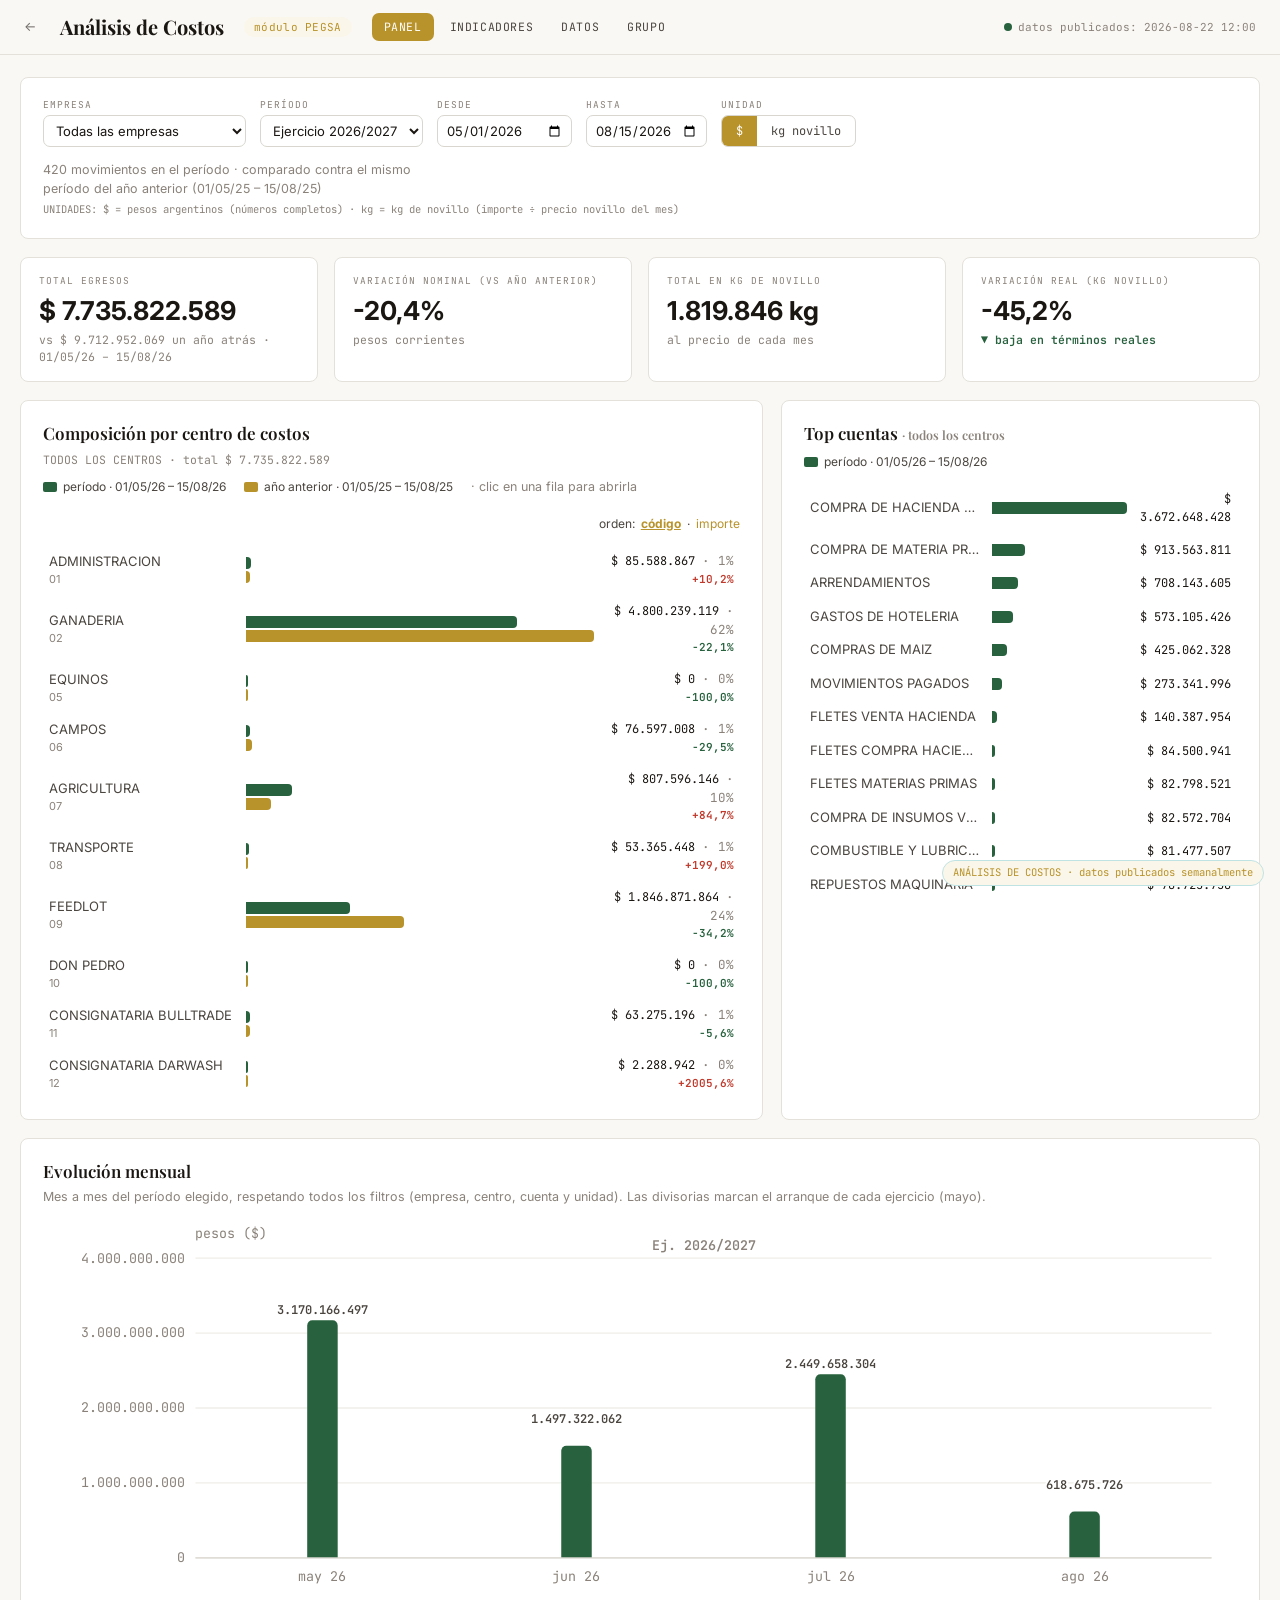
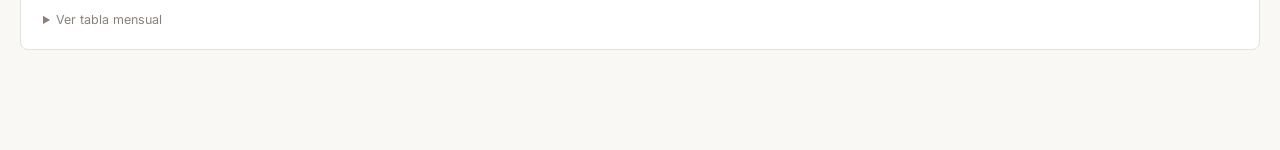
==== commit b4a82dc6: "v15.76.1 · B · modulo 07: el indice y las filas del remito elegido, no el archivo entero cargarRemit" ====
--- a/analisis_costos.html
+++ b/analisis_costos.html
@@ -6,6 +6,12 @@
 <title>Análisis de Costos · PEGSA</title>
 <link rel="preconnect" href="https://fonts.googleapis.com">
 <link rel="preconnect" href="https://fonts.gstatic.com" crossorigin>
+<!-- v15.76: el JSON contable se pide recién en cargar(), ~1.500 líneas más
+     abajo. Con el preload arranca junto con el HTML. El `crossorigin` NO es
+     decorativo: sin él el preload queda en modo no-cors, no matchea el fetch()
+     (que es cors) y el archivo se baja DOS veces. El href tiene que ser idéntico
+     al de RUTA_DATOS, ?v= incluido. -->
+<link rel="preload" as="fetch" href="analisis_costos_datos.json?v=1576" crossorigin>
 <!-- v15.61.1: Playfair Display (titulos del portal) en lugar de Lora. Inter y
      JetBrains Mono ya coincidian con el portal y se mantienen. -->
 <link href="https://fonts.googleapis.com/css2?family=Playfair+Display:wght@700&family=Inter:wght@400;500;600;700&family=JetBrains+Mono:wght@400;500;600;700&display=swap" rel="stylesheet">
@@ -539,9 +545,13 @@
 
 <script>
 // ============ datos: JSON agregado publicado junto al portal ============
-const RUTA_DATOS='analisis_costos_datos.json';
-const RUTA_OPERATIVOS='analisis_costos_operativos.json'; // {"2025-01":{"alim":kg,"cab":n},...}
-const RUTA_MAG='valuacion_historica.json';   // v15.61.5: $/kg novillo MAG mensual
+// v15.76: cache buster comun a los tres. GitHub Pages cachea los .json unos
+// minutos; con ?v= atado a la version del modulo, un deploy nuevo no puede
+// quedar leyendo el JSON viejo.
+const V_MOD='1576';
+const RUTA_DATOS='analisis_costos_datos.json?v='+V_MOD;
+const RUTA_OPERATIVOS='analisis_costos_operativos.json?v='+V_MOD; // {"2025-01":{"alim":kg,"cab":n},...}
+const RUTA_MAG='valuacion_historica.json?v='+V_MOD;   // v15.61.5: $/kg novillo MAG mensual
 let MAG={}, BACKFILL=null;
 let META={exportado:''};
 
@@ -588,11 +598,38 @@
 let U='$', NODO=null, CUENTA=null, ORDEN='cod';
 function resetNodo(){NODO=null;CUENTA=null;}
 
+/* v15.76: lee el body por chunks para poder mostrar cuanto lleva bajado. Si el
+   navegador no da ReadableStream (o el body ya se consumio), cae a .json(). */
+async function leerJSONconProgreso(rsp){
+  const el=$('carga');
+  if(!rsp.body||!rsp.body.getReader)return rsp.json();
+  try{
+    const rd=rsp.body.getReader(), trozos=[]; let n=0;
+    for(;;){
+      const {done,value}=await rd.read();
+      if(done)break;
+      trozos.push(value); n+=value.length;
+      if(el)el.innerHTML='<div class="sp"></div><div class="muted">Bajando la tabla depurada… '
+        +Math.round(n/1024).toLocaleString('es-AR')+' KB</div>';
+    }
+    const buf=new Uint8Array(n); let o=0;
+    for(const t of trozos){buf.set(t,o);o+=t.length;}
+    if(el)el.innerHTML='<div class="sp"></div><div class="muted">Descomprimiendo y leyendo la tabla depurada…</div>';
+    return JSON.parse(new TextDecoder('utf-8').decode(buf));
+  }catch(e){
+    return rsp.json();
+  }
+}
+
 async function cargar(){
   const ejercicioDe=m=>{const y=+m.slice(0,4),mm=+m.slice(5,7);const a=mm>=5?y:y-1;return a+'/'+(a+1);};
   const rsp=await fetch(RUTA_DATOS);
   if(!rsp.ok){$('carga').innerHTML='<div class="muted">No pude leer '+RUTA_DATOS+' ('+rsp.status+')</div>';return;}
-  const J=await rsp.json();
+  // v15.76: mientras baja, decir cuanto lleva bajado en vez de un spinner mudo.
+  // Sin porcentaje A PROPOSITO: GitHub Pages sirve gzip, asi que Content-Length
+  // es el tamano COMPRIMIDO (41 KB) y el stream entrega los bytes YA
+  // descomprimidos (553 KB) -- dividir uno por otro da 1.300 %.
+  const J=await leerJSONconProgreso(rsp);
   META={exportado:J.generado||''};
   DATA=J.filas.map(r=>({
     emp:r.e, fecha:r.m+'-15', mes:r.m, ej:ejercicioDe(r.m),
